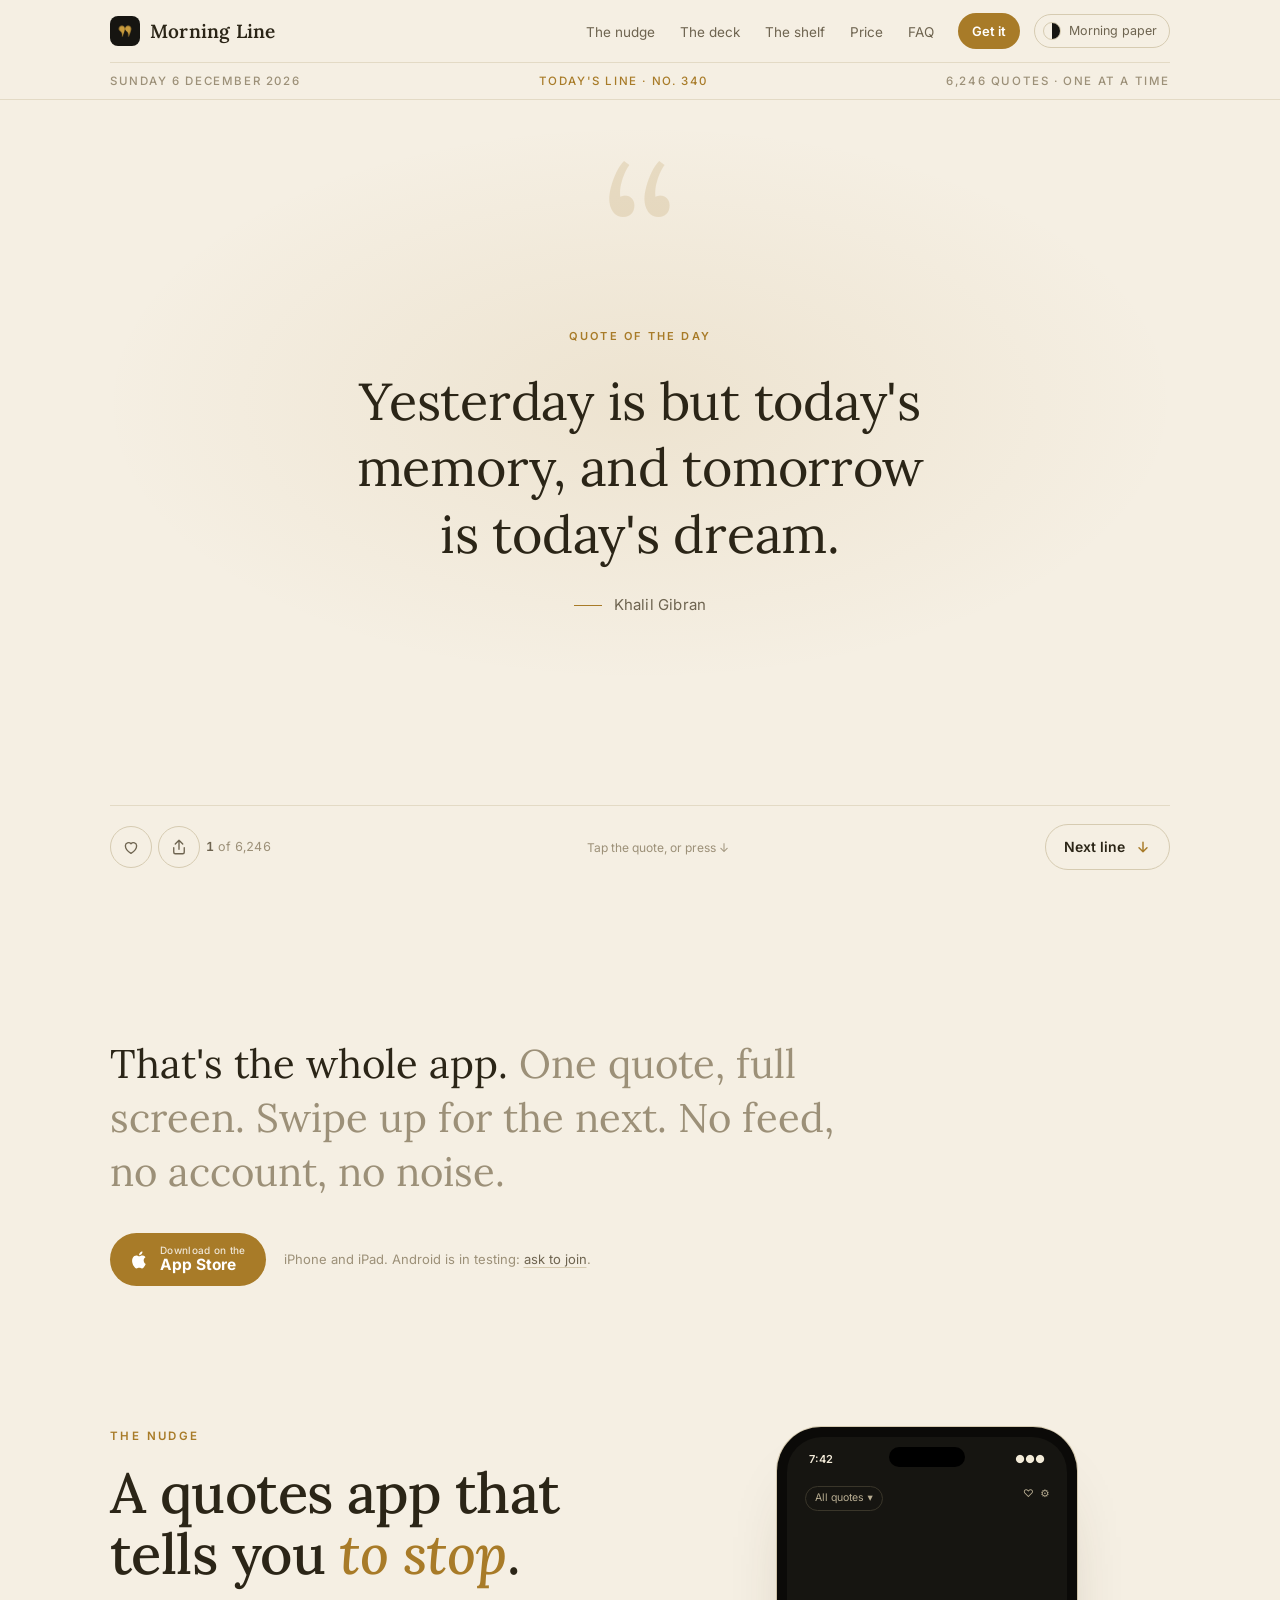
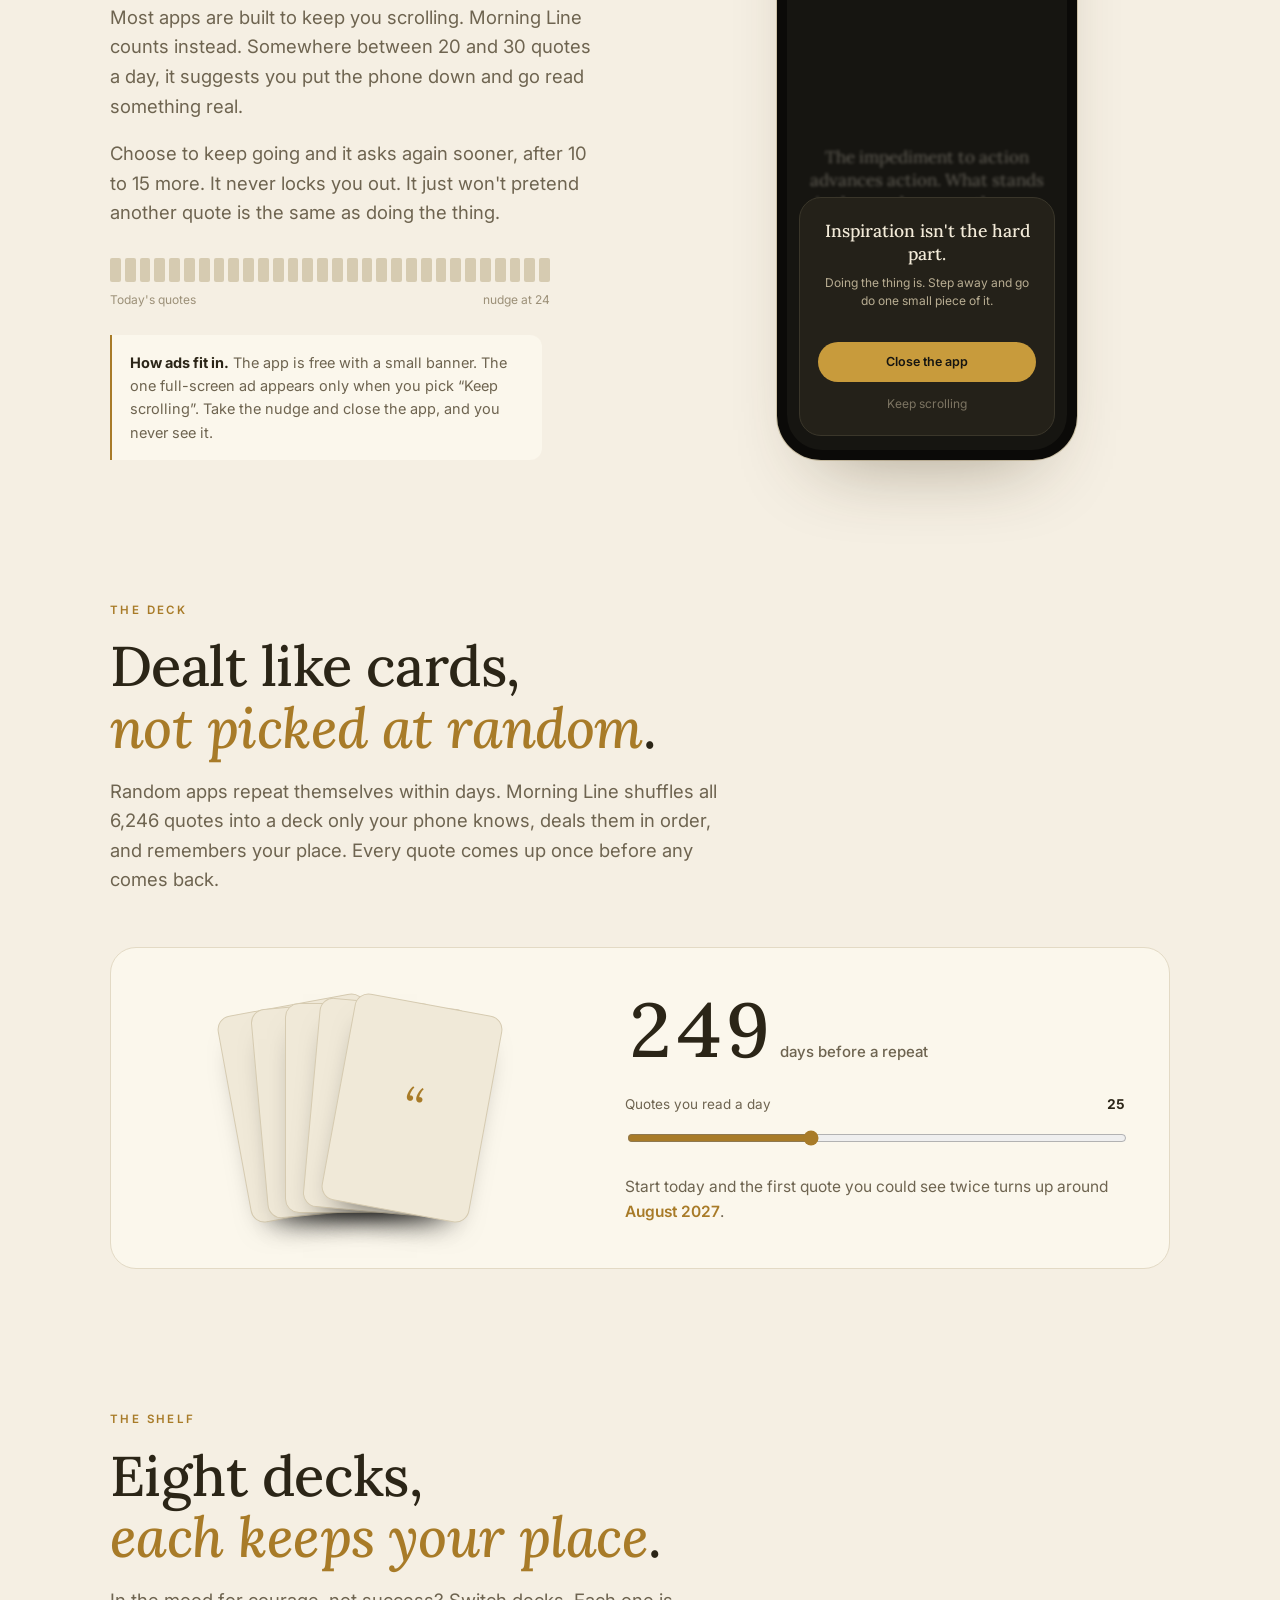
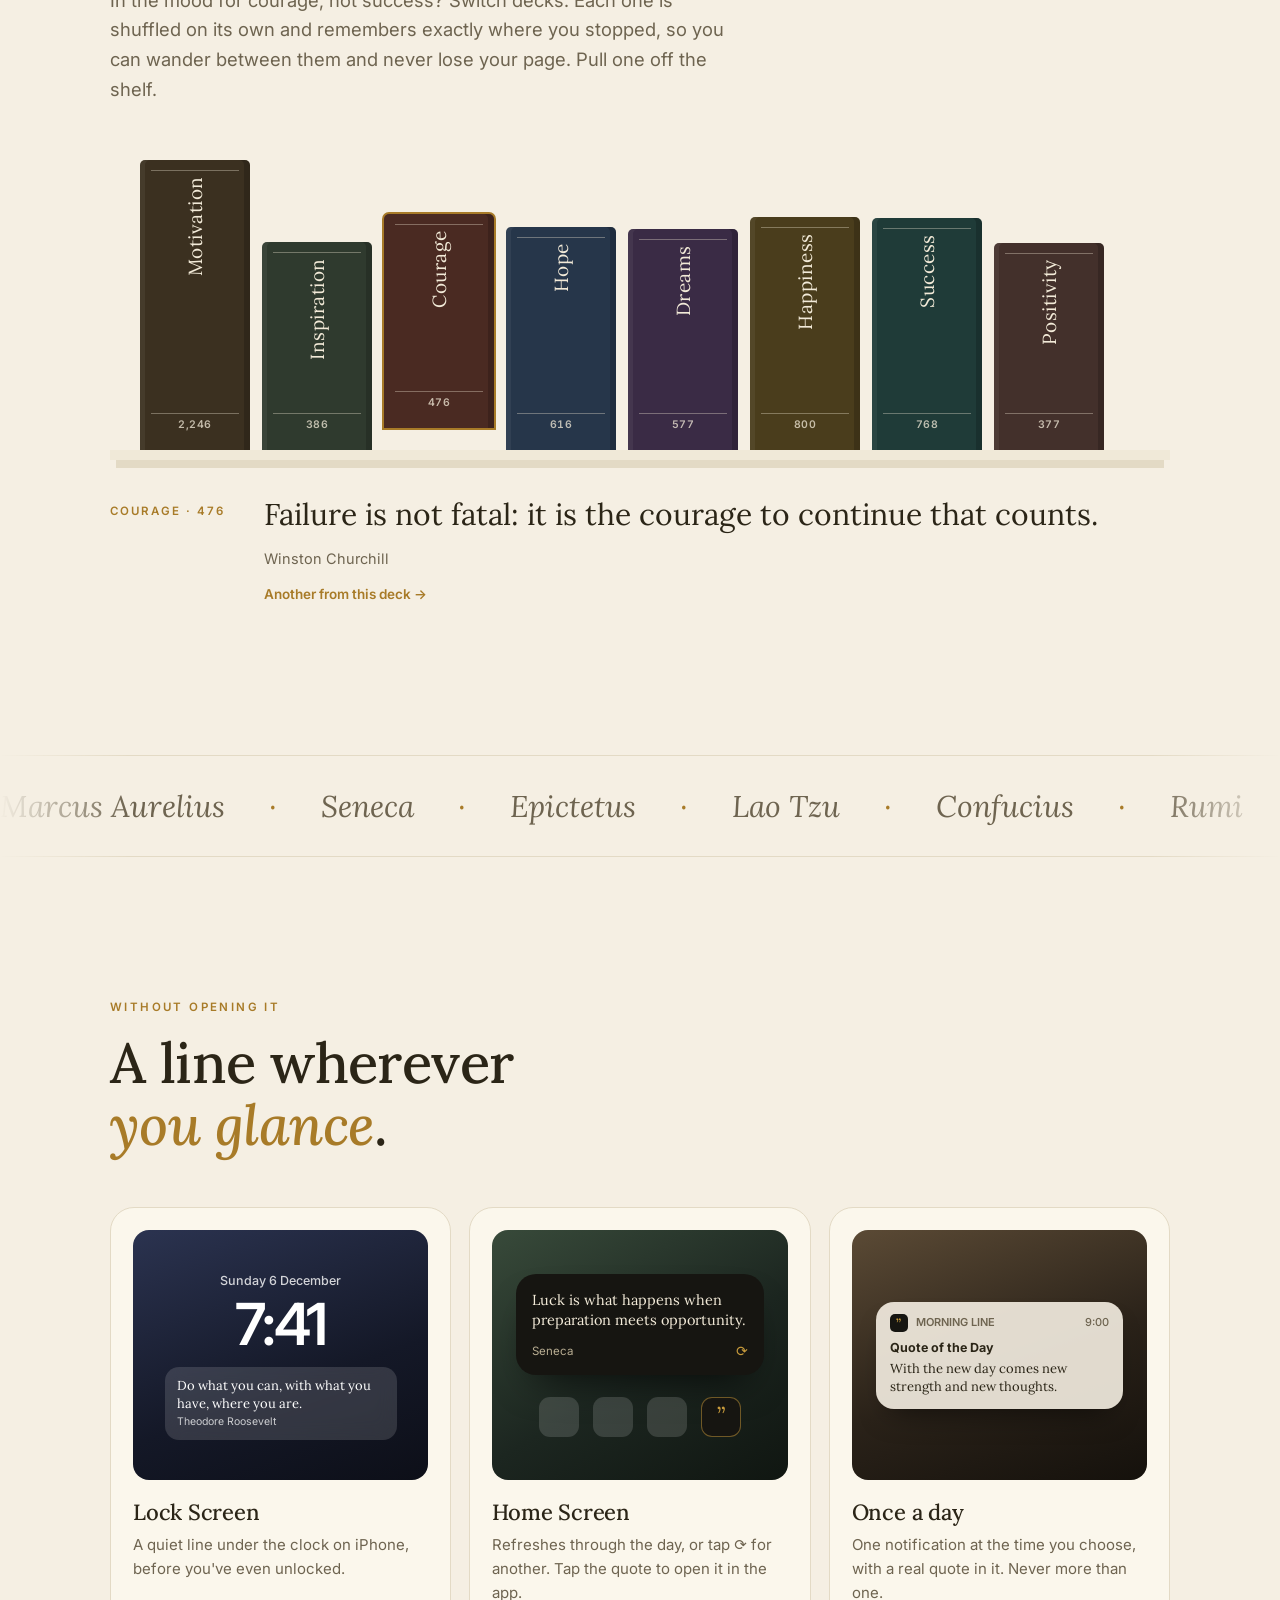
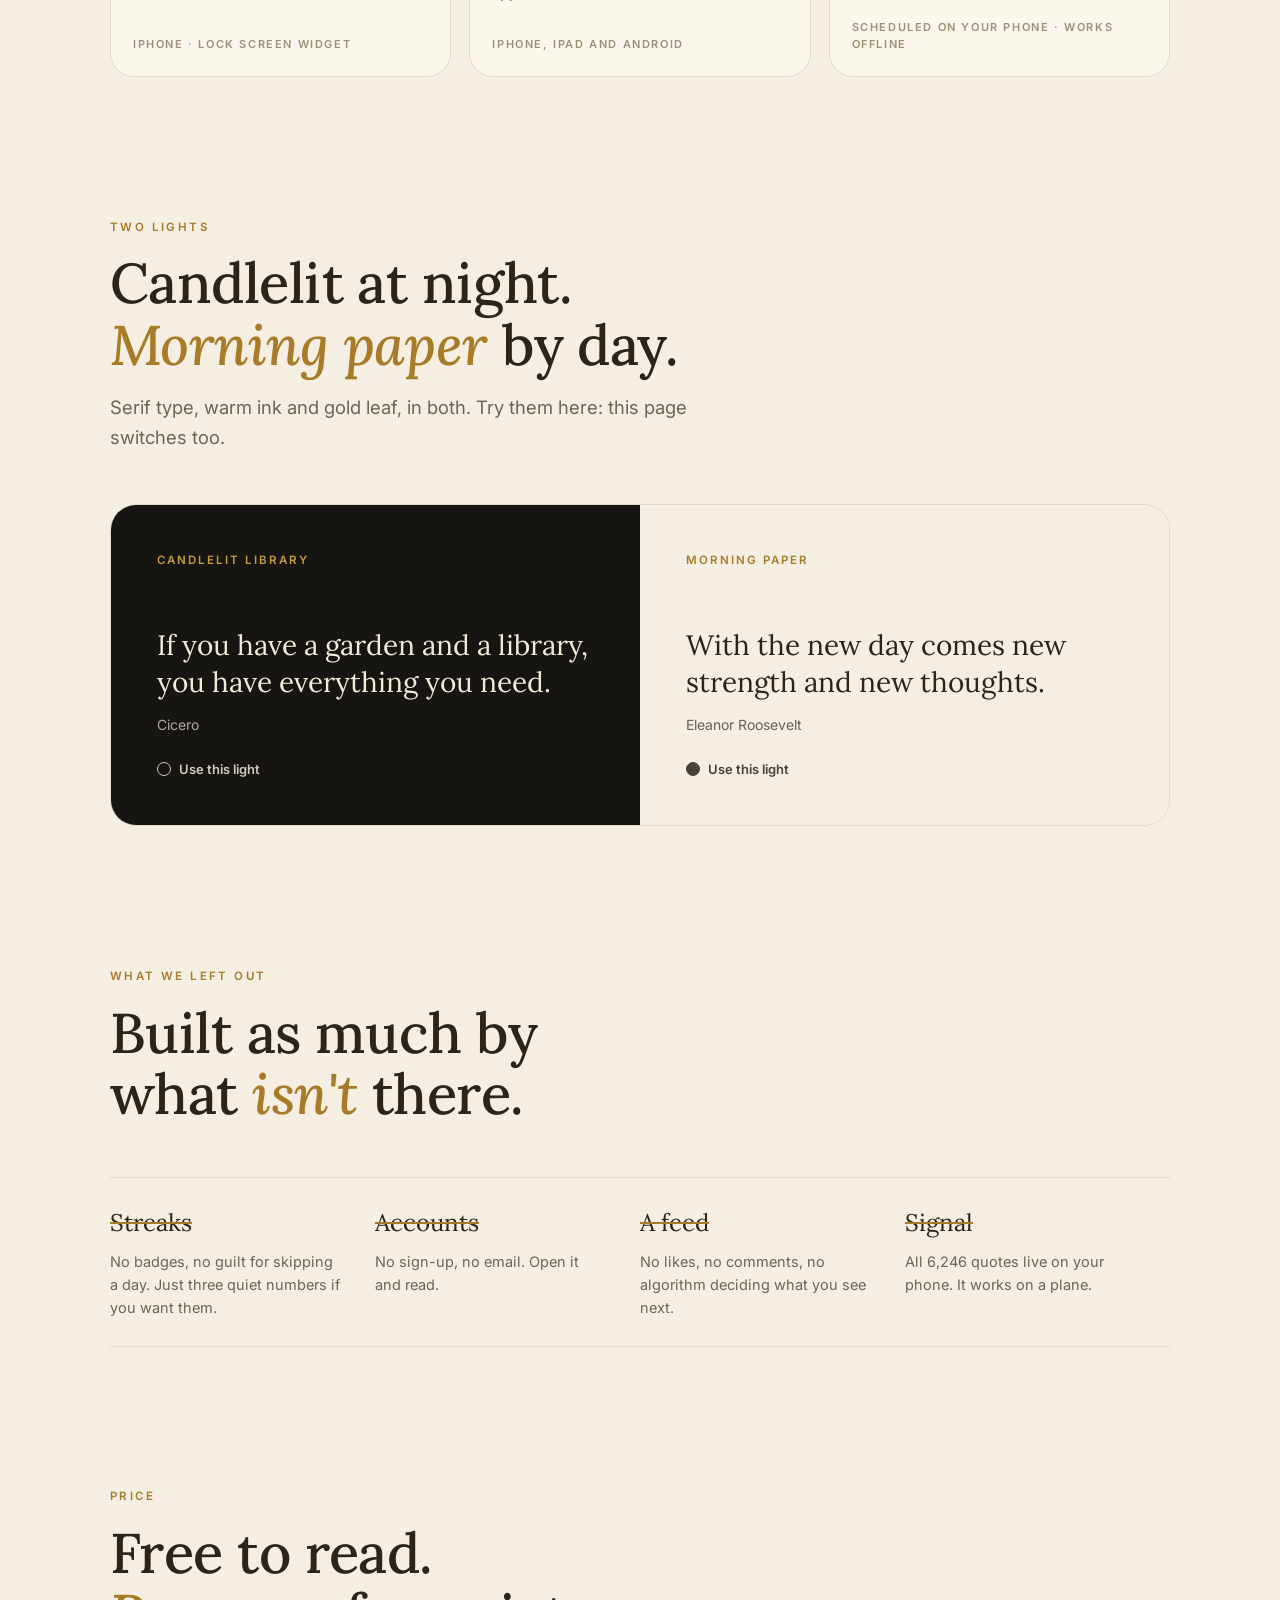
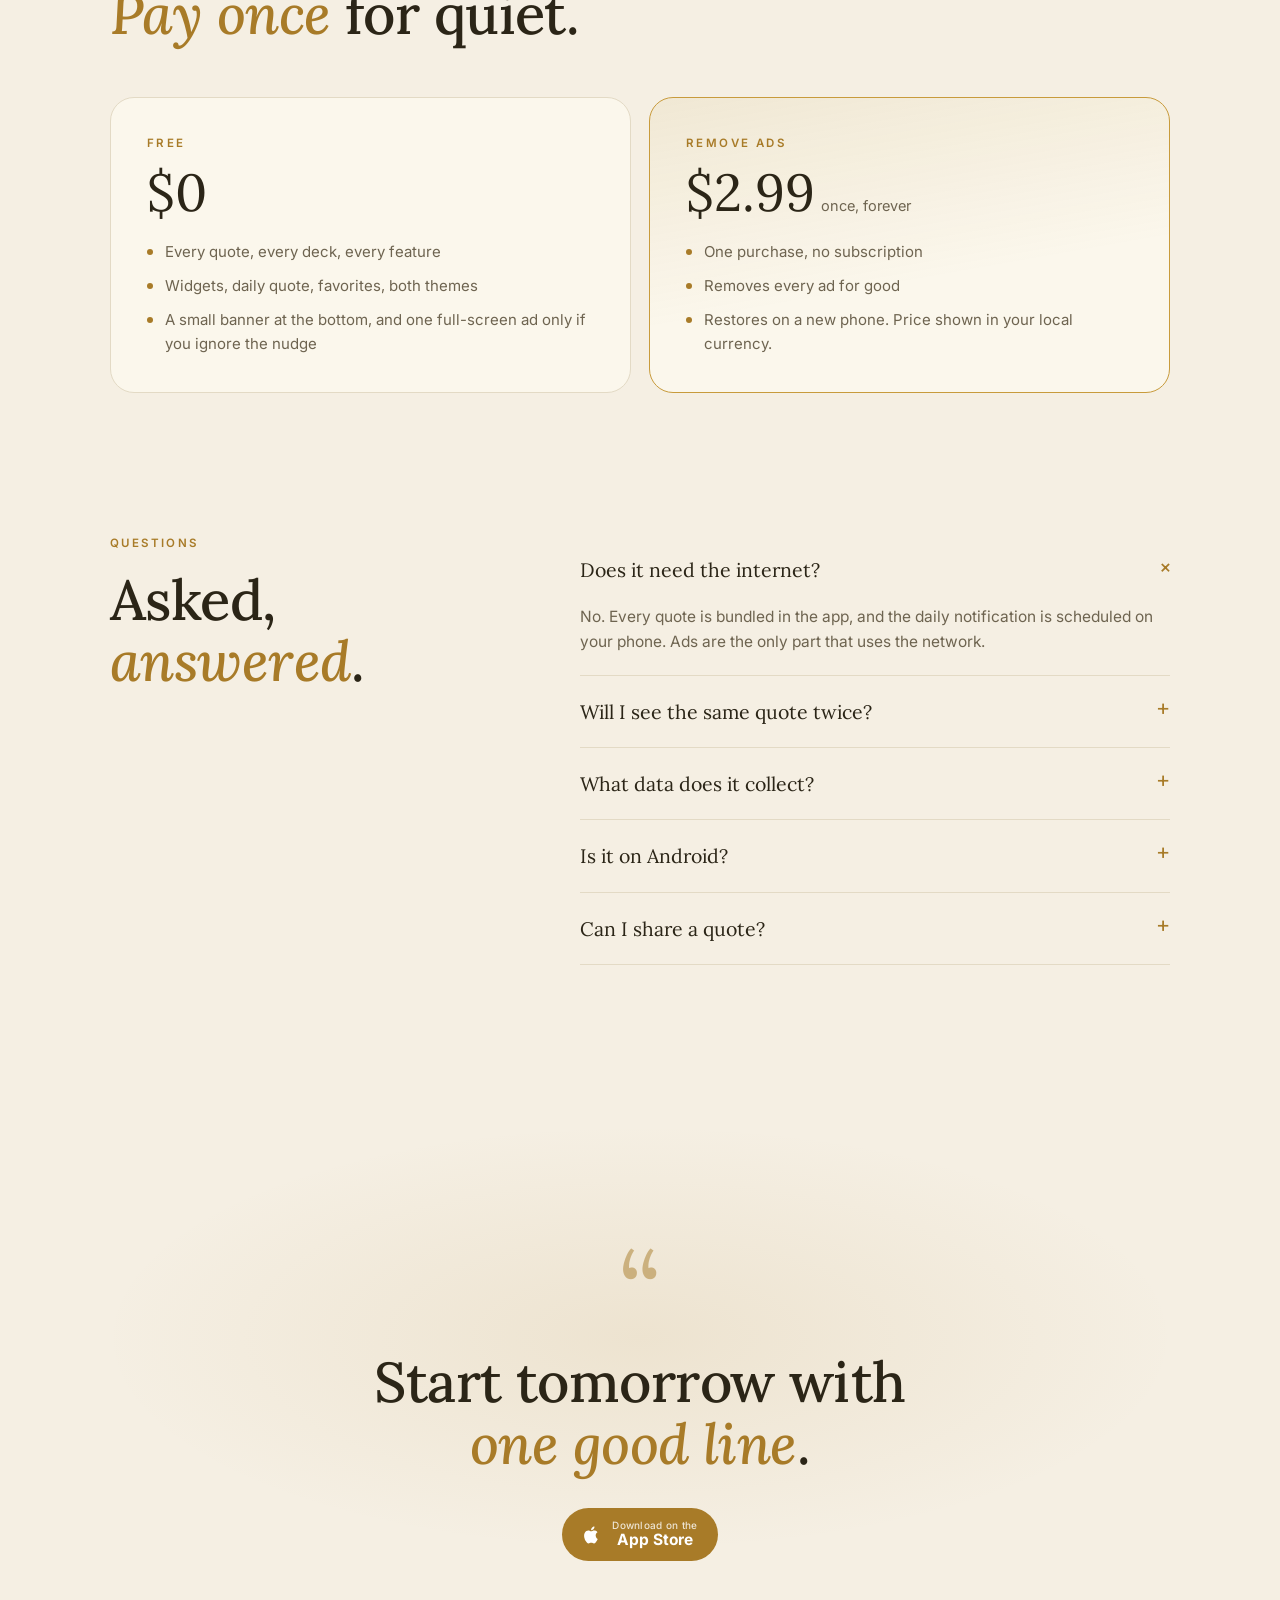
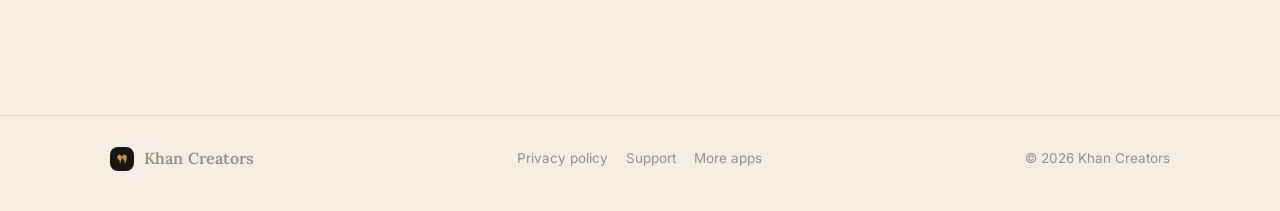
==== apps/morning-line/index.html @ ba9bfa2b "Add Morning Line landing page; bring its privacy and support pages up to date - apps/morning-line/in" ====
<!DOCTYPE html>
<html lang="en" data-theme="dark">
<head>
<meta charset="utf-8">
<meta name="viewport" content="width=device-width, initial-scale=1">
<title>Morning Line: One Quote at a Time</title>
<meta name="description" content="A calm quotes app for iPhone. One quote at a time, 6,246 of them, shuffled so none repeats for months. And when you've read enough, it tells you to go read a real book.">
<link rel="canonical" href="https://khancreators.netlify.app/apps/morning-line/">
<meta property="og:title" content="Morning Line: One quote at a time">
<meta property="og:description" content="6,246 quotes, no feed, no account. It even tells you when to stop.">
<meta property="og:type" content="website">
<meta property="og:url" content="https://khancreators.netlify.app/apps/morning-line/">
<meta property="og:image" content="https://khancreators.netlify.app/apps/morning-line/images/og.png">
<meta name="twitter:card" content="summary_large_image">
<meta name="twitter:image" content="https://khancreators.netlify.app/apps/morning-line/images/og.png">
<meta name="theme-color" content="#161511">
<link rel="icon" type="image/png" href="images/favicon.png">
<link rel="apple-touch-icon" href="images/icon.png">
<link rel="preconnect" href="https://fonts.googleapis.com">
<link rel="preconnect" href="https://fonts.gstatic.com" crossorigin>
<link href="https://fonts.googleapis.com/css2?family=Lora:ital,wght@0,400;0,500;0,600;0,700;1,400;1,500&family=Inter:wght@400;500;600;700&display=swap" rel="stylesheet">

<style>
/* ============ tokens: the app's own two palettes ============ */
:root{
  /* candlelit library */
  --bg:#161511; --surface:#1F1D18; --surface-2:#242119;
  --ink:#F2EAD8; --ink-2:#B8AD92; --ink-3:#7C7462;
  --gold:#C89B3C; --gold-muted:#8A6E2F; --gold-soft:rgba(200,155,60,.14);
  --on-gold:#161511; --line:#2A2820; --line-2:#3A362A;
  --glow:radial-gradient(60% 50% at 50% 38%, rgba(200,155,60,.13), transparent 70%);
  --shadow:0 40px 90px -40px rgba(0,0,0,.9);
  --serif:"Lora",Georgia,"Times New Roman",serif;
  --sans:"Inter",-apple-system,BlinkMacSystemFont,system-ui,sans-serif;
}
:root[data-theme="light"]{
  /* morning paper */
  --bg:#F5EFE3; --surface:#FBF7EC; --surface-2:#F0E9D8;
  --ink:#2B2517; --ink-2:#6E6450; --ink-3:#9C9078;
  --gold:#A87B28; --gold-muted:#C89B3C; --gold-soft:rgba(168,123,40,.12);
  --on-gold:#FFFFFF; --line:#E3DAC5; --line-2:#D6CBB1;
  --glow:radial-gradient(60% 50% at 50% 38%, rgba(168,123,40,.10), transparent 70%);
  --shadow:0 40px 80px -44px rgba(60,45,15,.45);
}
*{box-sizing:border-box}
html{scroll-behavior:smooth;-webkit-text-size-adjust:100%;overflow-x:clip}
body{margin:0;background:var(--bg);color:var(--ink);font-family:var(--sans);font-size:16.5px;line-height:1.6;-webkit-font-smoothing:antialiased;transition:background .6s ease,color .6s ease}
img{display:block;max-width:100%}
a{color:inherit;text-decoration:none}
button{font:inherit;color:inherit;background:none;border:0;cursor:pointer;padding:0}
:focus-visible{outline:2px solid var(--gold);outline-offset:3px;border-radius:4px}
.wrap{width:100%;max-width:1100px;margin:0 auto;padding:0 20px}
.sec{padding:clamp(80px,11vw,150px) 0;position:relative}
.rule{width:56px;height:2px;background:var(--gold);border:0;margin:0}
.kicker{font-size:11.5px;letter-spacing:2.4px;text-transform:uppercase;font-weight:600;color:var(--gold)}
h1,h2,h3{font-family:var(--serif);font-weight:500;margin:0;letter-spacing:-.01em;line-height:1.1}
h2{font-size:clamp(32px,5vw,56px)}
h2 em{font-style:italic;color:var(--gold)}
.lede{color:var(--ink-2);font-size:clamp(16px,1.8vw,18.5px);max-width:52ch;margin:18px 0 0}
.btn{display:inline-flex;align-items:center;gap:10px;background:var(--gold);color:var(--on-gold);font-weight:600;font-size:14.5px;padding:12px 20px;border-radius:999px;transition:transform .2s, filter .2s;white-space:nowrap}
.btn:hover{transform:translateY(-2px);filter:brightness(1.07)}
.btn svg{width:20px;height:20px;fill:currentColor}
.btn.ghost{background:transparent;color:var(--ink);border:1px solid var(--line-2)}
.btn.ghost:hover{background:var(--surface)}
.btn small{display:block;font-size:10px;font-weight:500;opacity:.8;letter-spacing:.3px;line-height:1.1}
.btn b{display:block;font-size:15.5px;line-height:1.15}

/* ============ masthead ============ */
.mast{border-bottom:1px solid var(--line);position:relative;z-index:5}
.mast-top{display:flex;align-items:center;gap:14px;height:62px}
.mark{display:flex;align-items:center;gap:10px;font-family:var(--serif);font-size:19px;font-weight:600;letter-spacing:.01em}
.mark img{width:30px;height:30px;border-radius:8px}
.mast .sp{flex:1}
.mast nav a{font-size:13.5px;color:var(--ink-2);padding:6px 10px;border-radius:6px;transition:color .2s}
.mast nav a:hover{color:var(--ink)}
@media(max-width:820px){.mast nav{display:none}}
.theme{display:flex;align-items:center;gap:8px;font-size:12.5px;color:var(--ink-2);border:1px solid var(--line-2);border-radius:999px;padding:6px 12px 6px 8px;transition:background .2s}
.theme:hover{background:var(--surface)}
.theme i{width:18px;height:18px;border-radius:50%;background:linear-gradient(90deg,#161511 50%,#F5EFE3 50%);border:1px solid var(--line-2);transition:transform .6s}
:root[data-theme="light"] .theme i{transform:rotate(180deg)}
.dateline{display:flex;justify-content:space-between;gap:16px;border-top:1px solid var(--line);padding:9px 0;font-size:11.5px;letter-spacing:1.6px;text-transform:uppercase;color:var(--ink-3);font-weight:500}
.dateline span:nth-child(2){color:var(--gold)}
@media(max-width:640px){.dateline span:nth-child(3){display:none}.dateline{font-size:10.5px;letter-spacing:1.2px;white-space:nowrap}}
@media(max-width:400px){.dateline span:first-child{display:none}.dateline{justify-content:center}}
.getsm{font-size:13px;padding:8px 14px}
@media(max-width:480px){.theme span{display:none}.theme{padding:7px}}

/* ============ hero reader ============ */
.hero{position:relative;min-height:calc(100svh - 104px);display:flex;flex-direction:column;background:var(--glow)}
.reader{flex:1;display:grid;place-items:center;position:relative;padding:clamp(40px,6vw,70px) 0 30px;cursor:pointer;user-select:none;-webkit-user-select:none;outline:none}
.qmark{position:absolute;left:50%;top:clamp(8px,4vw,40px);translate:-50% 0;font-family:var(--serif);font-size:clamp(120px,16vw,200px);line-height:1;color:var(--gold);opacity:.16;pointer-events:none}
.stage{position:relative;width:100%;max-width:860px;min-height:clamp(260px,34vw,340px);margin:0 auto;padding:0 24px}
.q{position:absolute;inset:0;display:flex;flex-direction:column;align-items:center;justify-content:center;text-align:center;padding:0 24px;transition:transform .75s cubic-bezier(.2,.8,.2,1),opacity .6s ease}
.q.below{transform:translateY(70px);opacity:0}
.q.above{transform:translateY(-70px);opacity:0}
.q blockquote{margin:0;font-family:var(--serif);font-weight:400;font-size:clamp(28px,4.4vw,52px);line-height:1.28;letter-spacing:-.005em;text-wrap:balance;max-width:24ch}
.q blockquote.md{font-size:clamp(24px,3.5vw,42px);max-width:28ch}
.q blockquote.sm{font-size:clamp(21px,2.9vw,34px);max-width:32ch}
.q cite{display:flex;align-items:center;gap:12px;margin-top:26px;font-style:normal;font-size:15px;color:var(--ink-2);letter-spacing:.2px}
.q cite::before{content:"";width:28px;height:1px;background:var(--gold)}
.q .eyebrow{font-size:11px;letter-spacing:2.2px;text-transform:uppercase;color:var(--gold);font-weight:600;margin-bottom:22px}
.bar{display:flex;align-items:center;justify-content:space-between;gap:16px;flex-wrap:wrap;padding:18px 0 26px;border-top:1px solid var(--line)}
.acts{display:flex;align-items:center;gap:6px}
.ic{width:42px;height:42px;border-radius:50%;display:grid;place-items:center;border:1px solid var(--line-2);transition:background .2s, transform .15s}
.ic:hover{background:var(--surface)}
.ic:active{transform:scale(.92)}
.ic svg{width:18px;height:18px;stroke:var(--ink-2);fill:none;stroke-width:1.8;stroke-linecap:round;stroke-linejoin:round;transition:fill .2s, stroke .2s}
.ic.on svg{fill:var(--gold);stroke:var(--gold)}
.next{display:inline-flex;align-items:center;gap:10px;font-size:14px;font-weight:600;color:var(--ink);padding:11px 18px;border-radius:999px;border:1px solid var(--line-2);transition:background .2s}
.next:hover{background:var(--surface)}
.next svg{width:16px;height:16px;stroke:var(--gold);fill:none;stroke-width:2.2;stroke-linecap:round;stroke-linejoin:round;animation:nudge 2.4s ease-in-out infinite}
@keyframes nudge{0%,100%{transform:translateY(0)}50%{transform:translateY(4px)}}
.count{font-size:12.5px;color:var(--ink-3);font-variant-numeric:tabular-nums;letter-spacing:.3px}
.count b{color:var(--ink-2);font-weight:600}
.hint{font-size:12px;color:var(--ink-3)}
@media(max-width:640px){.hint{display:none}}
.toast{position:fixed;left:50%;bottom:28px;translate:-50% 20px;background:var(--ink);color:var(--bg);padding:10px 18px;border-radius:999px;font-size:13.5px;font-weight:600;opacity:0;pointer-events:none;transition:opacity .3s, translate .3s;z-index:90}
.toast.show{opacity:1;translate:-50% 0}

/* the nudge, for real */
.nudge-veil{position:absolute;inset:0;z-index:6;display:grid;place-items:center;padding:20px;background:color-mix(in srgb,var(--bg) 70%,transparent);backdrop-filter:blur(6px);-webkit-backdrop-filter:blur(6px);opacity:0;pointer-events:none;transition:opacity .45s}
.nudge-veil.show{opacity:1;pointer-events:auto}
.ncard{max-width:430px;width:100%;background:var(--surface-2);border:1px solid var(--line-2);border-radius:22px;padding:30px 28px 24px;box-shadow:var(--shadow);text-align:center;transform:translateY(16px) scale(.98);transition:transform .5s cubic-bezier(.2,.8,.2,1)}
.nudge-veil.show .ncard{transform:none}
.ncard .book{width:46px;height:46px;border-radius:50%;background:var(--gold-soft);display:grid;place-items:center;margin:0 auto 16px}
.ncard .book svg{width:22px;height:22px;stroke:var(--gold);fill:none;stroke-width:1.8;stroke-linecap:round;stroke-linejoin:round}
.ncard h3{font-size:25px;line-height:1.25}
.ncard p{color:var(--ink-2);margin:10px 0 0;font-size:15.5px}
.ncard .meta{font-size:12px;color:var(--ink-3);margin-top:14px}
.ncard .row{display:flex;flex-direction:column;gap:8px;margin-top:22px}
.ncard .row .btn{justify-content:center}
.ncard .row button.link{font-size:14px;color:var(--ink-2);padding:8px}
.ncard .row button.link:hover{color:var(--ink)}

/* ============ get it strip ============ */
.get{display:flex;align-items:center;gap:18px;flex-wrap:wrap}
.get .note{font-size:13px;color:var(--ink-3)}
.get .note a{color:var(--ink-2);text-decoration:underline;text-underline-offset:3px;text-decoration-color:var(--line-2)}

/* ============ intro statement ============ */
.statement{font-family:var(--serif);font-size:clamp(26px,3.6vw,40px);line-height:1.35;max-width:30ch;margin:0}
.statement span{color:var(--ink-3)}

/* ============ nudge section ============ */
.split{display:grid;grid-template-columns:1fr 1fr;gap:clamp(40px,7vw,90px);align-items:center}
@media(max-width:880px){.split{grid-template-columns:1fr}}
.counter{margin-top:30px;display:grid;grid-template-columns:repeat(30,1fr);gap:4px;max-width:440px}
.counter i{aspect-ratio:1/2.2;border-radius:2px;background:var(--line-2);transition:background .3s}
.counter i.on{background:var(--ink-3)}
.counter i.t{background:var(--gold)}
.counter-lbl{display:flex;justify-content:space-between;max-width:440px;font-size:12px;color:var(--ink-3);margin-top:8px}
.phone{width:min(300px,80vw);margin:0 auto;aspect-ratio:9/19;border-radius:44px;padding:10px;background:#0b0a08;box-shadow:var(--shadow),0 0 0 1px var(--line-2)}
.pscr{position:relative;height:100%;border-radius:35px;overflow:hidden;background:#161511;color:#F2EAD8;display:flex;flex-direction:column}
.pscr .top{display:flex;justify-content:space-between;align-items:center;padding:14px 22px 0;font-size:11px;font-weight:600;font-family:var(--sans)}
.pscr .isl{position:absolute;top:10px;left:50%;translate:-50% 0;width:76px;height:20px;border-radius:999px;background:#000}
.pscr .hdr{display:flex;justify-content:space-between;padding:18px 18px 0;font-size:10.5px;color:#B8AD92;font-family:var(--sans)}
.pscr .hdr .pill{border:1px solid #3A362A;border-radius:999px;padding:3px 9px}
.pscr .bg-q{flex:1;display:grid;place-items:center;padding:0 22px;text-align:center;font-family:var(--serif);font-size:17px;line-height:1.35;filter:blur(1.5px);opacity:.35}
.pscr .sheet{position:absolute;left:12px;right:12px;bottom:14px;background:#242119;border:1px solid #3A362A;border-radius:22px;padding:22px 18px 16px;text-align:center}
.pscr .sheet h4{font-family:var(--serif);font-weight:500;font-size:17.5px;margin:0;line-height:1.3;min-height:46px;transition:opacity .4s}
.pscr .sheet p{font-size:12px;color:#B8AD92;margin:8px 0 0;line-height:1.5;min-height:54px;transition:opacity .4s}
.pscr .sheet .b1{margin-top:14px;background:#C89B3C;color:#161511;font-weight:600;font-size:12.5px;padding:10px;border-radius:999px}
.pscr .sheet .b2{margin-top:6px;font-size:12px;color:#7C7462;padding:6px}
.fade{opacity:0}
.fine{margin-top:26px;padding:16px 18px;border-left:2px solid var(--gold);background:var(--surface);border-radius:0 12px 12px 0;font-size:14.5px;color:var(--ink-2);max-width:48ch}
.fine b{color:var(--ink)}

/* ============ the deck ============ */
.deck-card{margin-top:52px;display:grid;grid-template-columns:.9fr 1.1fr;gap:clamp(28px,5vw,60px);align-items:center;padding:clamp(26px,4vw,44px);background:var(--surface);border:1px solid var(--line);border-radius:26px}
@media(max-width:880px){.deck-card{grid-template-columns:1fr}}
.cards{position:relative;height:230px;display:grid;place-items:center}
.cards i{position:absolute;width:150px;height:210px;border-radius:14px;background:var(--surface-2);border:1px solid var(--line-2);box-shadow:0 18px 30px -18px rgba(0,0,0,.6);transition:transform .8s cubic-bezier(.2,.8,.2,1)}
.cards i:last-child{display:grid;place-items:center;font-family:var(--serif);font-size:54px;color:var(--gold)}
.big{font-family:var(--serif);font-size:clamp(46px,7vw,76px);line-height:1;font-weight:500;font-variant-numeric:tabular-nums}
.big small{font-family:var(--sans);font-size:15px;color:var(--ink-2);font-weight:500;margin-left:8px}
.slider-row{margin-top:26px}
.slider-row label{display:flex;justify-content:space-between;font-size:13.5px;color:var(--ink-2)}
.slider-row label b{color:var(--ink);font-variant-numeric:tabular-nums}
input[type=range]{width:100%;margin-top:10px;accent-color:var(--gold);height:26px;cursor:pointer}
.deck-out{margin-top:16px;font-size:15.5px;color:var(--ink-2)}
.deck-out b{color:var(--gold);font-weight:600}

/* ============ the shelf ============ */
.shelf-wrap{margin-top:56px}
.shelf{display:flex;align-items:flex-end;gap:clamp(6px,1.2vw,12px);padding:0 clamp(8px,3vw,30px);border-bottom:10px solid var(--surface-2);box-shadow:0 14px 0 -6px var(--line);min-height:300px;overflow-x:auto;scrollbar-width:none}
.shelf::-webkit-scrollbar{display:none}
.spine{flex:1 0 64px;max-width:110px;position:relative;border-radius:5px 5px 0 0;padding:16px 0;display:flex;flex-direction:column;align-items:center;justify-content:space-between;color:#F2EAD8;transition:transform .35s cubic-bezier(.2,.8,.2,1), box-shadow .3s;box-shadow:inset -6px 0 0 rgba(0,0,0,.18), inset 5px 0 0 rgba(255,255,255,.05)}
.spine:hover{transform:translateY(-10px)}
.spine.on{transform:translateY(-22px);box-shadow:inset -6px 0 0 rgba(0,0,0,.18), 0 0 0 2px var(--gold)}
.spine .t{writing-mode:vertical-rl;transform:rotate(180deg);font-family:var(--serif);font-size:clamp(15px,1.8vw,19px);letter-spacing:.5px;white-space:nowrap}
.spine .n{font-size:10.5px;font-weight:600;letter-spacing:.5px;opacity:.75;font-variant-numeric:tabular-nums}
.spine::before,.spine::after{content:"";position:absolute;left:10%;right:10%;height:1px;background:rgba(242,234,216,.35)}
.spine::before{top:10px}.spine::after{bottom:36px}
.open{margin-top:34px;display:grid;grid-template-columns:auto 1fr;gap:24px;align-items:start;min-height:120px}
@media(max-width:640px){.open{grid-template-columns:1fr}}
.open .lbl{font-size:11.5px;letter-spacing:2px;text-transform:uppercase;color:var(--gold);font-weight:600;padding-top:8px;min-width:130px}
.open blockquote{margin:0;font-family:var(--serif);font-size:clamp(22px,2.8vw,30px);line-height:1.35;transition:opacity .35s}
.open cite{display:block;margin-top:12px;font-style:normal;color:var(--ink-2);font-size:14.5px;transition:opacity .35s}
.open .again{margin-top:14px;font-size:13.5px;color:var(--gold);font-weight:600}

/* ============ glance ============ */
.glance{display:grid;grid-template-columns:repeat(3,1fr);gap:18px;margin-top:52px}
@media(max-width:900px){.glance{grid-template-columns:1fr}}
.g{background:var(--surface);border:1px solid var(--line);border-radius:24px;padding:22px;display:flex;flex-direction:column}
.g .scene{height:250px;border-radius:16px;position:relative;overflow:hidden;margin-bottom:20px;display:flex;flex-direction:column;align-items:center;justify-content:center;padding:16px}
.g h3{font-size:22px}
.g p{margin:8px 0 0;color:var(--ink-2);font-size:15px}
.g .tag{font-size:11px;letter-spacing:1.6px;text-transform:uppercase;color:var(--ink-3);font-weight:600;margin-top:auto;padding-top:14px}
.ls{background:linear-gradient(160deg,#2b3350,#141827 60%,#0d0f18)}
.ls .time{font-family:var(--sans);font-size:58px;font-weight:600;color:#fff;letter-spacing:-2px;line-height:1}
.ls .day{font-size:12.5px;color:rgba(255,255,255,.8);font-weight:500;margin-bottom:4px}
.ls .acc{margin-top:14px;width:88%;background:rgba(255,255,255,.14);backdrop-filter:blur(10px);border-radius:14px;padding:10px 12px;color:#fff;font-family:var(--serif);font-size:13px;line-height:1.35}
.ls .acc small{display:block;font-family:var(--sans);font-size:10.5px;opacity:.75;margin-top:3px}
.hs{background:linear-gradient(150deg,#384a3a,#1c2620 55%,#101611)}
.wid{width:94%;background:#161511;border-radius:20px;padding:16px 16px 12px;color:#F2EAD8;box-shadow:0 20px 40px -20px rgba(0,0,0,.8)}
.wid q{display:block;font-family:var(--serif);font-size:14.5px;line-height:1.4;quotes:none}
.wid div{display:flex;justify-content:space-between;align-items:center;margin-top:10px;font-size:11.5px;color:#B8AD92}
.wid div span:last-child{color:#C89B3C;font-size:14px}
.apps{display:flex;gap:14px;margin-top:22px}
.apps i{width:40px;height:40px;border-radius:11px;background:rgba(255,255,255,.14)}
.apps i:last-child{background:#161511;display:grid;place-items:center;color:#C89B3C;font-family:var(--serif);font-size:24px;font-style:normal;box-shadow:inset 0 0 0 1px rgba(200,155,60,.5)}
.nt{background:linear-gradient(160deg,#5b4a35,#2a2219 55%,#15110c)}
.notif{width:94%;background:rgba(245,239,227,.9);color:#2B2517;border-radius:18px;padding:12px 14px;box-shadow:0 16px 30px -16px rgba(0,0,0,.6);animation:drop 5s ease-in-out infinite}
@keyframes drop{0%,8%{transform:translateY(-130%);opacity:0}16%,84%{transform:none;opacity:1}94%,100%{transform:translateY(-130%);opacity:0}}
.notif .h{display:flex;align-items:center;gap:8px;font-size:11px;color:#6E6450;font-weight:600}
.notif .h i{width:18px;height:18px;border-radius:5px;background:#161511;color:#C89B3C;display:grid;place-items:center;font-style:normal;font-family:var(--serif);font-size:13px}
.notif .h span:last-child{margin-left:auto;font-weight:500}
.notif b{display:block;font-size:12.5px;margin-top:6px}
.notif p{margin:2px 0 0;font-family:var(--serif);font-size:13px;line-height:1.4;color:#2B2517}

/* ============ two lights ============ */
.lights{margin-top:52px;display:grid;grid-template-columns:1fr 1fr;border-radius:26px;overflow:hidden;border:1px solid var(--line)}
@media(max-width:720px){.lights{grid-template-columns:1fr}}
.lt{padding:clamp(28px,4vw,46px);text-align:left;position:relative;min-height:320px;display:flex;flex-direction:column;transition:filter .3s}
.lt.dark{background:#161511;color:#F2EAD8}
.lt.light{background:#F5EFE3;color:#2B2517}
.lt .nm{font-size:11.5px;letter-spacing:2px;text-transform:uppercase;font-weight:600}
.lt.dark .nm{color:#C89B3C}.lt.light .nm{color:#A87B28}
.lt blockquote{margin:auto 0 0;font-family:var(--serif);font-size:clamp(22px,2.6vw,28px);line-height:1.35;padding-top:40px}
.lt cite{display:block;margin-top:12px;font-style:normal;font-size:14px;opacity:.7}
.lt .use{margin-top:22px;font-size:13px;font-weight:600;display:inline-flex;align-items:center;gap:8px;opacity:.85}
.lt .use::before{content:"";width:12px;height:12px;border-radius:50%;border:1.5px solid currentColor}
:root[data-theme="dark"] .lt.dark .use::before,:root[data-theme="light"] .lt.light .use::before{background:currentColor}
.lt:hover{filter:brightness(1.04)}

/* ============ left out ============ */
.out{display:grid;grid-template-columns:repeat(4,1fr);border-top:1px solid var(--line);margin-top:52px}
@media(max-width:880px){.out{grid-template-columns:repeat(2,1fr)}}
.out div{padding:26px 22px 26px 0;border-bottom:1px solid var(--line)}
.out s{font-family:var(--serif);font-size:24px;text-decoration-color:var(--gold);text-decoration-thickness:2px;color:var(--ink)}
.out p{margin:8px 0 0;color:var(--ink-2);font-size:14.5px;padding-right:10px}

/* ============ voices ============ */
.voices{overflow:hidden;border-top:1px solid var(--line);border-bottom:1px solid var(--line);padding:26px 0;mask-image:linear-gradient(90deg,transparent,#000 10%,#000 90%,transparent);-webkit-mask-image:linear-gradient(90deg,transparent,#000 10%,#000 90%,transparent)}
.track{display:flex;gap:44px;width:max-content;animation:scroll 60s linear infinite;font-family:var(--serif);font-size:clamp(22px,2.6vw,30px);font-style:italic;color:var(--ink-2);white-space:nowrap}
.track span::after{content:"·";margin-left:44px;color:var(--gold);font-style:normal}
@keyframes scroll{to{transform:translateX(-50%)}}

/* ============ price ============ */
.price{display:grid;grid-template-columns:1fr 1fr;gap:18px;margin-top:52px}
@media(max-width:760px){.price{grid-template-columns:1fr}}
.pc{background:var(--surface);border:1px solid var(--line);border-radius:24px;padding:clamp(24px,3.5vw,36px)}
.pc .amt{font-family:var(--serif);font-size:52px;line-height:1;margin-top:14px}
.pc .amt small{font-family:var(--sans);font-size:14.5px;color:var(--ink-2);margin-left:6px}
.pc ul{list-style:none;padding:0;margin:22px 0 0;display:grid;gap:10px}
.pc li{display:flex;gap:12px;font-size:15px;color:var(--ink-2)}
.pc li::before{content:"";flex:none;width:6px;height:6px;border-radius:50%;background:var(--gold);margin-top:9px}
.pc.gold{border-color:var(--gold-muted);background:linear-gradient(170deg,var(--gold-soft),transparent 60%),var(--surface)}

/* ============ faq ============ */
.faq{display:grid;grid-template-columns:.8fr 1.2fr;gap:clamp(30px,6vw,80px)}
@media(max-width:860px){.faq{grid-template-columns:1fr}}
details{border-bottom:1px solid var(--line)}
summary{list-style:none;cursor:pointer;padding:20px 0;display:flex;justify-content:space-between;gap:16px;font-family:var(--serif);font-size:19.5px}
summary::-webkit-details-marker{display:none}
summary::after{content:"+";color:var(--gold);font-family:var(--sans);font-size:22px;line-height:1;transition:transform .3s}
details[open] summary::after{transform:rotate(45deg)}
details p{margin:0 0 20px;color:var(--ink-2);font-size:15.5px;max-width:62ch}

/* ============ end ============ */
.end{text-align:center;padding:clamp(90px,12vw,160px) 0;background:var(--glow)}
.end .qm{font-family:var(--serif);font-size:110px;line-height:.6;color:var(--gold);opacity:.5}
.end h2{max-width:18ch;margin:26px auto 0}
.end .get{justify-content:center;margin-top:34px}
footer{border-top:1px solid var(--line);padding:30px 0 40px;font-size:13.5px;color:var(--ink-3)}
footer .wrap{display:flex;flex-wrap:wrap;gap:12px 26px;justify-content:space-between;align-items:center}
footer nav{display:flex;gap:18px;flex-wrap:wrap}
footer a:hover{color:var(--ink)}

.rv{opacity:0;transform:translateY(24px);transition:opacity .9s ease,transform 1s cubic-bezier(.2,.8,.2,1)}
.rv.in{opacity:1;transform:none}
@media(prefers-reduced-motion:reduce){.rv{opacity:1;transform:none;transition:none}*{animation:none!important;transition:none!important}}
</style>
</head>
<body>

<header class="mast">
  <div class="wrap">
    <div class="mast-top">
      <a class="mark" href="#"><img src="images/icon.png" alt="" width="30" height="30">Morning Line</a>
      <span class="sp"></span>
      <nav>
        <a href="#nudge">The nudge</a>
        <a href="#deck">The deck</a>
        <a href="#shelf">The shelf</a>
        <a href="#price">Price</a>
        <a href="#faq">FAQ</a>
      </nav>
      <a class="btn getsm" href="https://apps.apple.com/app/id6805128520" target="_blank" rel="noopener">Get it</a>
      <button class="theme" id="themeBtn" aria-label="Switch between candlelit and morning paper themes"><i></i><span id="themeLbl">Candlelit</span></button>
    </div>
    <div class="dateline"><span id="today">Tuesday, 29 September 2026</span><span id="issue">Today's line</span><span>6,246 quotes · one at a time</span></div>
  </div>
</header>

<main>
<!-- ============ HERO: the page is the app ============ -->
<section class="hero" aria-label="Read a few lines">
  <div class="reader" id="reader" tabindex="0" aria-live="polite" aria-label="Quote reader. Click or press the down arrow for the next quote.">
    <div class="qmark" aria-hidden="true">“</div>
    <div class="stage" id="stage"></div>
    <div class="nudge-veil" id="veil" role="dialog" aria-modal="true" aria-labelledby="nTitle">
      <div class="ncard">
        <div class="book"><svg viewBox="0 0 24 24"><path d="M2 4h7a3 3 0 0 1 3 3v13a2 2 0 0 0-2-2H2zM22 4h-7a3 3 0 0 0-3 3v13a2 2 0 0 1 2-2h8z"/></svg></div>
        <h3 id="nTitle">Quotes won't do the whole job.</h3>
        <p id="nBody">A line can spark something. It can't build it. Go read a chapter of something real.</p>
        <div class="meta" id="nMeta">You've read 7 lines. In the app, this appears after 20 to 30.</div>
        <div class="row">
          <a class="btn" href="#get" id="nGo">Fair. Show me the app</a>
          <button class="link" id="nKeep">Keep scrolling</button>
        </div>
      </div>
    </div>
  </div>
  <div class="wrap">
    <div class="bar">
      <div class="acts">
        <button class="ic" id="favBtn" aria-label="Save this quote" aria-pressed="false"><svg viewBox="0 0 24 24"><path d="M12 20.5s-7.5-4.6-7.5-10.2A4.3 4.3 0 0 1 12 7.6a4.3 4.3 0 0 1 7.5 2.7c0 5.6-7.5 10.2-7.5 10.2z"/></svg></button>
        <button class="ic" id="shareBtn" aria-label="Share this quote"><svg viewBox="0 0 24 24"><path d="M12 3v12M7 8l5-5 5 5M5 13v6a2 2 0 0 0 2 2h10a2 2 0 0 0 2-2v-6"/></svg></button>
        <span class="count" id="count"><b>1</b> of 6,246</span>
      </div>
      <span class="hint">Tap the quote, or press ↓</span>
      <button class="next" id="nextBtn">Next line <svg viewBox="0 0 24 24"><path d="M12 5v14M6 13l6 6 6-6"/></svg></button>
    </div>
  </div>
</section>

<section class="sec" style="padding-bottom:0" id="get">
  <div class="wrap">
    <p class="statement rv">That's the whole app. <span>One quote, full screen. Swipe up for the next. No feed, no account, no noise.</span></p>
    <div class="get rv" style="margin-top:34px">
      <a class="btn" href="https://apps.apple.com/app/id6805128520" target="_blank" rel="noopener">
        <svg viewBox="0 0 24 24" aria-hidden="true"><path d="M16.4 12.6c0-2.6 2.1-3.8 2.2-3.9-1.2-1.8-3.1-2-3.7-2-1.6-.2-3.1.9-3.9.9-.8 0-2-.9-3.4-.9-1.7 0-3.3 1-4.2 2.6-1.8 3.1-.5 7.7 1.3 10.2.8 1.2 1.8 2.6 3.1 2.6 1.3-.1 1.7-.8 3.3-.8 1.5 0 1.9.8 3.3.8 1.4 0 2.2-1.2 3-2.5 1-1.4 1.4-2.8 1.4-2.9 0 0-2.4-1-2.4-4.1zM13.9 4.9c.7-.8 1.2-2 1-3.1-1 0-2.2.7-2.9 1.5-.6.7-1.2 1.9-1 3 1.1.1 2.2-.6 2.9-1.4z"/></svg>
        <span><small>Download on the</small><b>App Store</b></span>
      </a>
      <span class="note">iPhone and iPad. Android is in testing: <a href="mailto:ch.hasni.khan@gmail.com?subject=Morning%20Line%20Android%20beta">ask to join</a>.</span>
    </div>
  </div>
</section>

<!-- ============ THE NUDGE ============ -->
<section class="sec" id="nudge">
  <div class="wrap split">
    <div class="rv">
      <div class="kicker">The nudge</div>
      <h2 style="margin-top:16px">A quotes app that<br>tells you <em>to stop</em>.</h2>
      <p class="lede">Most apps are built to keep you scrolling. Morning Line counts instead. Somewhere between 20 and 30 quotes a day, it suggests you put the phone down and go read something real.</p>
      <p class="lede">Choose to keep going and it asks again sooner, after 10 to 15 more. It never locks you out. It just won't pretend another quote is the same as doing the thing.</p>
      <div class="counter" id="counter" aria-hidden="true"></div>
      <div class="counter-lbl"><span>Today's quotes</span><span id="counterLbl">nudge at 24</span></div>
      <div class="fine"><b>How ads fit in.</b> The app is free with a small banner. The one full-screen ad appears only when you pick “Keep scrolling”. Take the nudge and close the app, and you never see it.</div>
    </div>
    <div class="rv">
      <div class="phone" aria-hidden="true">
        <div class="pscr">
          <div class="isl"></div>
          <div class="top"><span>7:42</span><span>●●●</span></div>
          <div class="hdr"><span class="pill">All quotes ▾</span><span>♡ &nbsp;⚙</span></div>
          <div class="bg-q">The impediment to action advances action. What stands in the way becomes the way.</div>
          <div class="sheet">
            <h4 id="pT">Inspiration isn't the hard part.</h4>
            <p id="pB">Doing the thing is. Step away and go do one small piece of it.</p>
            <div class="b1">Close the app</div>
            <div class="b2">Keep scrolling</div>
          </div>
        </div>
      </div>
    </div>
  </div>
</section>

<!-- ============ THE DECK ============ -->
<section class="sec" id="deck" style="padding-top:0">
  <div class="wrap">
    <div class="rv" style="max-width:720px">
      <div class="kicker">The deck</div>
      <h2 style="margin-top:16px">Dealt like cards,<br><em>not picked at random</em>.</h2>
      <p class="lede">Random apps repeat themselves within days. Morning Line shuffles all 6,246 quotes into a deck only your phone knows, deals them in order, and remembers your place. Every quote comes up once before any comes back.</p>
    </div>
    <div class="deck-card rv">
      <div class="cards" id="cards" aria-hidden="true"><i></i><i></i><i></i><i></i><i>“</i></div>
      <div>
        <div class="big" id="daysOut">250<small>days before a repeat</small></div>
        <div class="slider-row">
          <label for="perDay"><span>Quotes you read a day</span><b id="perDayV">25</b></label>
          <input type="range" id="perDay" min="5" max="60" step="1" value="25">
        </div>
        <div class="deck-out" id="deckOut">Start today and the first quote you could see twice turns up around <b>June 2027</b>.</div>
      </div>
    </div>
  </div>
</section>

<!-- ============ THE SHELF ============ -->
<section class="sec" id="shelf" style="padding-top:0">
  <div class="wrap">
    <div class="rv" style="max-width:720px">
      <div class="kicker">The shelf</div>
      <h2 style="margin-top:16px">Eight decks,<br><em>each keeps your place</em>.</h2>
      <p class="lede">In the mood for courage, not success? Switch decks. Each one is shuffled on its own and remembers exactly where you stopped, so you can wander between them and never lose your page. Pull one off the shelf.</p>
    </div>
    <div class="shelf-wrap rv">
      <div class="shelf" id="shelfEl" role="list"></div>
      <div class="open" aria-live="polite">
        <div class="lbl" id="openLbl">Courage · 476</div>
        <div>
          <blockquote id="openQ">Failure is not fatal: it is the courage to continue that counts.</blockquote>
          <cite id="openA">Winston Churchill</cite>
          <button class="again" id="openAgain">Another from this deck →</button>
        </div>
      </div>
    </div>
  </div>
</section>

<!-- ============ VOICES ============ -->
<div class="voices" aria-label="Some of the 2,839 authors in the app">
  <div class="track" id="voices"></div>
</div>

<!-- ============ GLANCE ============ -->
<section class="sec" id="glance">
  <div class="wrap">
    <div class="rv" style="max-width:720px">
      <div class="kicker">Without opening it</div>
      <h2 style="margin-top:16px">A line wherever<br><em>you glance</em>.</h2>
    </div>
    <div class="glance">
      <div class="g rv">
        <div class="scene ls" aria-hidden="true">
          <div class="day" id="lsDay">Tuesday 29 September</div>
          <div class="time">7:41</div>
          <div class="acc">Do what you can, with what you have, where you are.<small>Theodore Roosevelt</small></div>
        </div>
        <h3>Lock Screen</h3>
        <p>A quiet line under the clock on iPhone, before you've even unlocked.</p>
        <div class="tag">iPhone · Lock Screen widget</div>
      </div>
      <div class="g rv">
        <div class="scene hs" aria-hidden="true">
          <div class="wid"><q>Luck is what happens when preparation meets opportunity.</q><div><span>Seneca</span><span>⟳</span></div></div>
          <div class="apps"><i></i><i></i><i></i><i>”</i></div>
        </div>
        <h3>Home Screen</h3>
        <p>Refreshes through the day, or tap ⟳ for another. Tap the quote to open it in the app.</p>
        <div class="tag">iPhone, iPad and Android</div>
      </div>
      <div class="g rv">
        <div class="scene nt" aria-hidden="true">
          <div class="notif"><div class="h"><i>”</i><span>MORNING LINE</span><span>9:00</span></div><b>Quote of the Day</b><p>With the new day comes new strength and new thoughts.</p></div>
        </div>
        <h3>Once a day</h3>
        <p>One notification at the time you choose, with a real quote in it. Never more than one.</p>
        <div class="tag">Scheduled on your phone · works offline</div>
      </div>
    </div>
  </div>
</section>

<!-- ============ TWO LIGHTS ============ -->
<section class="sec" style="padding-top:0">
  <div class="wrap">
    <div class="rv" style="max-width:720px">
      <div class="kicker">Two lights</div>
      <h2 style="margin-top:16px">Candlelit at night.<br><em>Morning paper</em> by day.</h2>
      <p class="lede">Serif type, warm ink and gold leaf, in both. Try them here: this page switches too.</p>
    </div>
    <div class="lights rv">
      <button class="lt dark" data-set="dark">
        <span class="nm">Candlelit library</span>
        <blockquote>If you have a garden and a library, you have everything you need.</blockquote>
        <cite>Cicero</cite>
        <span class="use">Use this light</span>
      </button>
      <button class="lt light" data-set="light">
        <span class="nm">Morning paper</span>
        <blockquote>With the new day comes new strength and new thoughts.</blockquote>
        <cite>Eleanor Roosevelt</cite>
        <span class="use">Use this light</span>
      </button>
    </div>
  </div>
</section>

<!-- ============ LEFT OUT ============ -->
<section class="sec" style="padding-top:0">
  <div class="wrap">
    <div class="rv" style="max-width:720px">
      <div class="kicker">What we left out</div>
      <h2 style="margin-top:16px">Built as much by<br>what <em>isn't</em> there.</h2>
    </div>
    <div class="out rv">
      <div><s>Streaks</s><p>No badges, no guilt for skipping a day. Just three quiet numbers if you want them.</p></div>
      <div><s>Accounts</s><p>No sign-up, no email. Open it and read.</p></div>
      <div><s>A feed</s><p>No likes, no comments, no algorithm deciding what you see next.</p></div>
      <div><s>Signal</s><p>All 6,246 quotes live on your phone. It works on a plane.</p></div>
    </div>
  </div>
</section>

<!-- ============ PRICE ============ -->
<section class="sec" id="price" style="padding-top:0">
  <div class="wrap">
    <div class="rv" style="max-width:720px">
      <div class="kicker">Price</div>
      <h2 style="margin-top:16px">Free to read.<br><em>Pay once</em> for quiet.</h2>
    </div>
    <div class="price">
      <div class="pc rv">
        <div class="kicker">Free</div>
        <div class="amt">$0</div>
        <ul>
          <li>Every quote, every deck, every feature</li>
          <li>Widgets, daily quote, favorites, both themes</li>
          <li>A small banner at the bottom, and one full-screen ad only if you ignore the nudge</li>
        </ul>
      </div>
      <div class="pc gold rv">
        <div class="kicker">Remove ads</div>
        <div class="amt">$2.99<small>once, forever</small></div>
        <ul>
          <li>One purchase, no subscription</li>
          <li>Removes every ad for good</li>
          <li>Restores on a new phone. Price shown in your local currency.</li>
        </ul>
      </div>
    </div>
  </div>
</section>

<!-- ============ FAQ ============ -->
<section class="sec" id="faq" style="padding-top:0">
  <div class="wrap faq">
    <div class="rv">
      <div class="kicker">Questions</div>
      <h2 style="margin-top:16px">Asked,<br><em>answered</em>.</h2>
    </div>
    <div class="rv">
      <details open><summary>Does it need the internet?</summary><p>No. Every quote is bundled in the app, and the daily notification is scheduled on your phone. Ads are the only part that uses the network.</p></details>
      <details><summary>Will I see the same quote twice?</summary><p>Not for a long time. Each deck is shuffled once and dealt in order, so every quote in it comes up before any repeats. Your place is saved after every quote, so closing the app doesn't reset anything.</p></details>
      <details><summary>What data does it collect?</summary><p>Morning Line has no account and no servers. Your favorites, reading position and settings stay on your phone. Ads are served by Google AdMob, which collects some device data to show and measure them. The <a href="privacy.html" style="text-decoration:underline">privacy policy</a> lists exactly what.</p></details>
      <details><summary>Is it on Android?</summary><p>Android, with its home-screen widget, is in closed testing now. <a href="mailto:ch.hasni.khan@gmail.com?subject=Morning%20Line%20Android%20beta" style="text-decoration:underline">Email us</a> to join, or check back soon.</p></details>
      <details><summary>Can I share a quote?</summary><p>Yes, from the share button under any quote. Favorite the ones that land and they're kept in one list.</p></details>
    </div>
  </div>
</section>

<section class="end">
  <div class="wrap rv">
    <div class="qm" aria-hidden="true">“</div>
    <h2>Start tomorrow with <em>one good line</em>.</h2>
    <div class="get">
      <a class="btn" href="https://apps.apple.com/app/id6805128520" target="_blank" rel="noopener">
        <svg viewBox="0 0 24 24" aria-hidden="true"><path d="M16.4 12.6c0-2.6 2.1-3.8 2.2-3.9-1.2-1.8-3.1-2-3.7-2-1.6-.2-3.1.9-3.9.9-.8 0-2-.9-3.4-.9-1.7 0-3.3 1-4.2 2.6-1.8 3.1-.5 7.7 1.3 10.2.8 1.2 1.8 2.6 3.1 2.6 1.3-.1 1.7-.8 3.3-.8 1.5 0 1.9.8 3.3.8 1.4 0 2.2-1.2 3-2.5 1-1.4 1.4-2.8 1.4-2.9 0 0-2.4-1-2.4-4.1zM13.9 4.9c.7-.8 1.2-2 1-3.1-1 0-2.2.7-2.9 1.5-.6.7-1.2 1.9-1 3 1.1.1 2.2-.6 2.9-1.4z"/></svg>
        <span><small>Download on the</small><b>App Store</b></span>
      </a>
    </div>
  </div>
</section>
</main>

<footer>
  <div class="wrap">
    <a class="mark" href="/" style="font-size:16px"><img src="images/icon.png" alt="" width="24" height="24" style="width:24px;height:24px">Khan Creators</a>
    <nav>
      <a href="privacy.html">Privacy policy</a>
      <a href="support.html">Support</a>
      <a href="/">More apps</a>
    </nav>
    <span>© 2026 Khan Creators</span>
  </div>
</footer>

<div class="toast" id="toast" role="status"></div>

<script>
(function(){
  /* ---------- a small, hand-picked slice of the app's own quotes.json ---------- */
  var Q={
    motivational:[
      ["The impediment to action advances action. What stands in the way becomes the way.","Marcus Aurelius"],
      ["Do what you can, with what you have, where you are.","Theodore Roosevelt"],
      ["As you start to walk on the way, the way appears. Clarity doesn't come before action. It comes from action.","Rumi"],
      ["Deciding what not to do is as important as deciding what to do.","Steve Jobs"],
      ["Be patient and tough; someday this pain will be useful to you.","Ovid"],
      ["It is better to do something than to do nothing while waiting to do everything.","Winston Churchill"],
      ["With the new day comes new strength and new thoughts.","Eleanor Roosevelt"],
      ["Luck is what happens when preparation meets opportunity.","Seneca"]
    ],
    inspirational:[
      ["The trouble is, you think you have time.","Buddha"],
      ["If you have a garden and a library, you have everything you need.","Cicero"],
      ["If a little is not enough for you, nothing is.","Epicurus"],
      ["You must do the things you think you cannot do.","Eleanor Roosevelt"],
      ["In a gentle way, you can shake the world.","Mahatma Gandhi"],
      ["The purpose of knowledge is action, not knowledge.","Aristotle"]
    ],
    courage:[
      ["Failure is not fatal: it is the courage to continue that counts.","Winston Churchill"],
      ["What would life be if we had no courage to attempt anything?","Vincent Van Gogh"],
      ["Courage is the first of human qualities because it is the quality which guarantees the others.","Aristotle"],
      ["A great part of courage is the courage of having done the thing before.","Ralph Waldo Emerson"],
      ["Courage conquers all things: it even gives strength to the body.","Ovid"]
    ],
    hope:[
      ["We must accept finite disappointment, but never lose infinite hope.","Martin Luther King, Jr."],
      ["Hope is a good breakfast, but it is a bad supper.","Francis Bacon"],
      ["Optimism is the faith that leads to achievement. Nothing can be done without hope and confidence.","Helen Keller"],
      ["You cannot hope to make progress in areas where you have taken no action.","Epictetus"]
    ],
    dreams:[
      ["Who looks outside, dreams; who looks inside, awakes.","Carl Jung"],
      ["Yesterday is but today's memory, and tomorrow is today's dream.","Khalil Gibran"],
      ["Our truest life is when we are in dreams awake.","Henry David Thoreau"],
      ["You are exactly as big as the vision you have of yourself.","Epictetus"]
    ],
    happiness:[
      ["The happiness of your life depends upon the quality of your thoughts.","Marcus Aurelius"],
      ["Fortify yourself with contentment, for this is an impregnable fortress.","Epictetus"],
      ["A table, a chair, a bowl of fruit and a violin; what else does a man need to be happy?","Albert Einstein"],
      ["Happiness is not a goal; it is a by-product.","Eleanor Roosevelt"]
    ],
    success:[
      ["Strive not to be a success, but rather to be of value.","Albert Einstein"],
      ["Success consists of going from failure to failure without loss of enthusiasm.","Winston Churchill"],
      ["Success usually comes to those who are too busy to be looking for it.","Henry David Thoreau"],
      ["The successful warrior is the average man, with laser-like focus.","Bruce Lee"]
    ],
    positive:[
      ["As soon as you trust yourself, you will know how to live.","Johann Wolfgang von Goethe"],
      ["The secret of change is to focus all of your energy, not on fighting the old, but on building the new.","Socrates"],
      ["There is no passion to be found in settling for a life that is less than the one you are capable of living.","Nelson Mandela"]
    ]
  };
  /* deck order, labels and real counts from constants/categories.js + quotes.json */
  var DECKS=[
    ["motivational","Motivation",2246,"#3b3020"],["inspirational","Inspiration",386,"#2f3a2e"],
    ["courage","Courage",476,"#4a2a22"],["hope","Hope",616,"#26364a"],
    ["dreams","Dreams",577,"#3a2b45"],["happiness","Happiness",800,"#4a3d1c"],
    ["success","Success",768,"#1f3b38"],["positive","Positivity",377,"#43302b"]
  ];
  var NUDGES=[
    ["Quotes won't do the whole job.","A line can spark something. It can't build it. Go read a chapter of something real."],
    ["You've been collecting sparks.","Now go feed one of them. Pick up a book, even for ten minutes."],
    ["Inspiration isn't the hard part.","Doing the thing is. Step away and go do one small piece of it."],
    ["That's enough for now.","More quotes won't move you forward the way action will. Go work on something."]
  ];
  function $(id){return document.getElementById(id)}
  function store(k,v){try{if(v===undefined)return localStorage.getItem(k);localStorage.setItem(k,v)}catch(e){return null}}

  /* ---------- theme ---------- */
  var root=document.documentElement;
  function setTheme(t){root.dataset.theme=t;$('themeLbl').textContent=t==='dark'?'Candlelit':'Morning paper';store('ml-theme',t);
    document.querySelector('meta[name=theme-color]').content=t==='dark'?'#161511':'#F5EFE3';}
  var saved=store('ml-theme');
  setTheme(saved||(matchMedia('(prefers-color-scheme: light)').matches?'light':'dark'));
  $('themeBtn').onclick=function(){setTheme(root.dataset.theme==='dark'?'light':'dark')};
  document.querySelectorAll('[data-set]').forEach(function(b){b.onclick=function(){setTheme(b.dataset.set)}});

  /* ---------- dateline ---------- */
  var now=new Date();
  $('today').textContent=now.toLocaleDateString('en-GB',{weekday:'long',day:'numeric',month:'long',year:'numeric'});
  var doy=Math.floor((now-new Date(now.getFullYear(),0,0))/864e5);
  $('issue').textContent="Today's line · No. "+doy;
  $('lsDay').textContent=now.toLocaleDateString('en-GB',{weekday:'long',day:'numeric',month:'long'});

  /* ---------- the reader: a seeded shuffle, like the app's deck ---------- */
  function mulberry(a){return function(){a|=0;a=a+0x6D2B79F5|0;var t=Math.imul(a^a>>>15,1|a);t=t+Math.imul(t^t>>>7,61|t)^t;return((t^t>>>14)>>>0)/4294967296}}
  var all=[];Object.keys(Q).forEach(function(k){Q[k].forEach(function(x){all.push({t:x[0],a:x[1],c:k})})});
  var seed=+store('ml-seed');if(!seed){seed=(Math.random()*2e9)|0;store('ml-seed',seed)}
  var rnd=mulberry(seed^doy),deck=all.slice();
  for(var i=deck.length-1;i>0;i--){var j=Math.floor(rnd()*(i+1));var tmp=deck[i];deck[i]=deck[j];deck[j]=tmp}
  var pos=0,read=1,favs={},busy=false,threshold=7,shown=0;
  try{favs=JSON.parse(store('ml-favs')||'{}')||{}}catch(e){}
  var stage=$('stage');
  function size(t){return t.length<=80?'':t.length<=120?'md':'sm'}
  function card(q,first){
    var d=document.createElement('div');d.className='q'+(first?'':' below');
    d.innerHTML=(first?'<div class="eyebrow">Quote of the Day</div>':'')+'<blockquote class="'+size(q.t)+'"></blockquote><cite></cite>';
    d.querySelector('blockquote').textContent=q.t;d.querySelector('cite').textContent=q.a;return d;
  }
  function syncFav(){var on=!!favs[deck[pos].t];$('favBtn').classList.toggle('on',on);$('favBtn').setAttribute('aria-pressed',on)}
  stage.appendChild(card(deck[0],true));syncFav();
  function next(){
    if(busy||$('veil').classList.contains('show'))return;
    if(read>=threshold){openNudge();return}
    busy=true;var old=stage.firstElementChild;pos=(pos+1)%deck.length;read++;
    var n=card(deck[pos]);stage.appendChild(n);
    requestAnimationFrame(function(){requestAnimationFrame(function(){old.classList.add('above');n.classList.remove('below')})});
    setTimeout(function(){old.remove();busy=false},750);
    $('count').innerHTML='<b>'+read+'</b> of 6,246';syncFav();
  }
  function openNudge(){
    var m=NUDGES[shown%NUDGES.length];shown++;
    $('nTitle').textContent=m[0];$('nBody').textContent=m[1];
    $('nMeta').textContent="You've read "+read+" lines. In the app, this appears after 20 to 30.";
    $('veil').classList.add('show');setTimeout(function(){$('nKeep').focus()},50);
  }
  $('nKeep').onclick=function(e){e.stopPropagation();$('veil').classList.remove('show');threshold=read+3+Math.floor(Math.random()*3);next();$('reader').focus()};
  $('nGo').onclick=function(){$('veil').classList.remove('show')};
  $('veil').onclick=function(e){e.stopPropagation()};
  $('reader').addEventListener('click',next);
  $('nextBtn').onclick=next;
  $('reader').addEventListener('keydown',function(e){if(e.key==='ArrowDown'||e.key===' '||e.key==='Enter'){e.preventDefault();next()}});
  document.addEventListener('keydown',function(e){
    if(e.key!=='ArrowDown'||e.target.closest('input,textarea,summary,button,a'))return;
    var r=$('reader').getBoundingClientRect();if(r.top<innerHeight*.5&&r.bottom>innerHeight*.5&&scrollY<40){e.preventDefault();next()}
  });
  var ty=null;$('reader').addEventListener('touchstart',function(e){ty=e.touches[0].clientY},{passive:true});
  $('reader').addEventListener('touchend',function(e){if(ty===null)return;var dy=ty-e.changedTouches[0].clientY;ty=null;if(dy>60&&scrollY<30)next()},{passive:true});

  function toast(t){var el=$('toast');el.textContent=t;el.classList.add('show');clearTimeout(el._t);el._t=setTimeout(function(){el.classList.remove('show')},1800)}
  $('favBtn').onclick=function(){var q=deck[pos];if(favs[q.t]){delete favs[q.t];toast('Removed from favorites')}else{favs[q.t]=q.a;toast('Saved. In the app, favorites stay on your phone.')}store('ml-favs',JSON.stringify(favs));syncFav()};
  $('shareBtn').onclick=function(){
    var q=deck[pos],txt='“'+q.t+'” — '+q.a+'\n\nvia Morning Line';
    if(navigator.share){navigator.share({text:txt,url:location.href}).catch(function(){})}
    else if(navigator.clipboard){navigator.clipboard.writeText(txt).then(function(){toast('Copied to clipboard')},function(){toast('Couldn’t copy')})}
  };

  /* ---------- nudge section: counter + rotating phone sheet ---------- */
  var ctr=$('counter');for(var k=0;k<30;k++){var b=document.createElement('i');ctr.appendChild(b)}
  var bars=ctr.children,tick=0,th=24;
  function runCounter(){
    tick++;if(tick>th+5){tick=0;th=20+Math.floor(Math.random()*11)}
    for(var k=0;k<30;k++){bars[k].className=k<Math.min(tick,th)?(k===th-1&&tick>=th?'t':'on'):''}
    $('counterLbl').textContent=tick>=th?'nudge at '+th+' · shown':'nudge at '+th;
  }
  var pi=2;setInterval(function(){
    var t=$('pT'),b=$('pB');t.classList.add('fade');b.classList.add('fade');
    setTimeout(function(){pi=(pi+1)%NUDGES.length;t.textContent=NUDGES[pi][0];b.textContent=NUDGES[pi][1];t.classList.remove('fade');b.classList.remove('fade')},400);
  },4200);

  /* ---------- the deck maths (quoteEngine: one full pass before any repeat) ---------- */
  function deckUpd(){
    var n=+$('perDay').value,days=Math.floor(6246/n);
    $('perDayV').textContent=n;
    $('daysOut').innerHTML=days.toLocaleString()+'<small>days before a repeat</small>';
    var d=new Date(now.getTime()+days*864e5);
    $('deckOut').innerHTML='Start today and the first quote you could see twice turns up around <b>'+d.toLocaleDateString('en-GB',{month:'long',year:'numeric'})+'</b>.';
    var cs=$('cards').children,spread=Math.max(4,Math.min(26,120/n*6));
    for(var i=0;i<cs.length;i++){var off=i-(cs.length-1)/2;cs[i].style.transform='translateX('+(off*spread)+'px) rotate('+(off*spread/5)+'deg)'}
  }
  $('perDay').oninput=deckUpd;deckUpd();

  /* ---------- the shelf ---------- */
  var shelf=$('shelfEl'),maxC=2246,idx={};
  DECKS.forEach(function(d){
    var b=document.createElement('button');b.className='spine';b.setAttribute('role','listitem');b.dataset.k=d[0];
    b.style.background=d[3];b.style.height=(150+Math.sqrt(d[2]/maxC)*140)+'px';
    b.innerHTML='<span class="t"></span><span class="n">'+d[2].toLocaleString()+'</span>';
    b.querySelector('.t').textContent=d[1];b.setAttribute('aria-label',d[1]+', '+d[2]+' quotes');
    b.onclick=function(){pull(d)};shelf.appendChild(b);
  });
  function pull(d){
    var list=Q[d[0]];idx[d[0]]=((idx[d[0]]===undefined?-1:idx[d[0]])+1)%list.length;var q=list[idx[d[0]]];
    shelf.querySelectorAll('.spine').forEach(function(s){s.classList.toggle('on',s.dataset.k===d[0])});
    var qe=$('openQ'),ae=$('openA');qe.style.opacity=0;ae.style.opacity=0;
    setTimeout(function(){qe.textContent=q[0];ae.textContent=q[1];$('openLbl').textContent=d[1]+' · '+d[2].toLocaleString();qe.style.opacity=1;ae.style.opacity=1},300);
    $('openAgain').onclick=function(){pull(d)};
  }
  pull(DECKS[2]);

  /* ---------- voices ---------- */
  var names=['Marcus Aurelius','Seneca','Epictetus','Lao Tzu','Confucius','Rumi','Emerson','Helen Keller','Carl Jung','Aristotle','Maya Angelou','Thoreau','Goethe','Virginia Woolf','Leonardo da Vinci','Khalil Gibran','Eleanor Roosevelt','Ovid','and 2,821 more'];
  var tr=$('voices'),h='';for(var r=0;r<2;r++)names.forEach(function(n){h+='<span>'+n+'</span>'});tr.innerHTML=h;

  /* ---------- reveal + section-driven timers ---------- */
  var io=new IntersectionObserver(function(es){es.forEach(function(e){if(e.isIntersecting){e.target.classList.add('in');io.unobserve(e.target)}})},{threshold:.12});
  document.querySelectorAll('.rv').forEach(function(el){io.observe(el)});
  var ctrTimer=null;new IntersectionObserver(function(es){es.forEach(function(e){
    if(e.isIntersecting&&!ctrTimer){ctrTimer=setInterval(runCounter,160)}else if(!e.isIntersecting&&ctrTimer){clearInterval(ctrTimer);ctrTimer=null}
  })}).observe(ctr);
})();
</script>
</body>
</html>
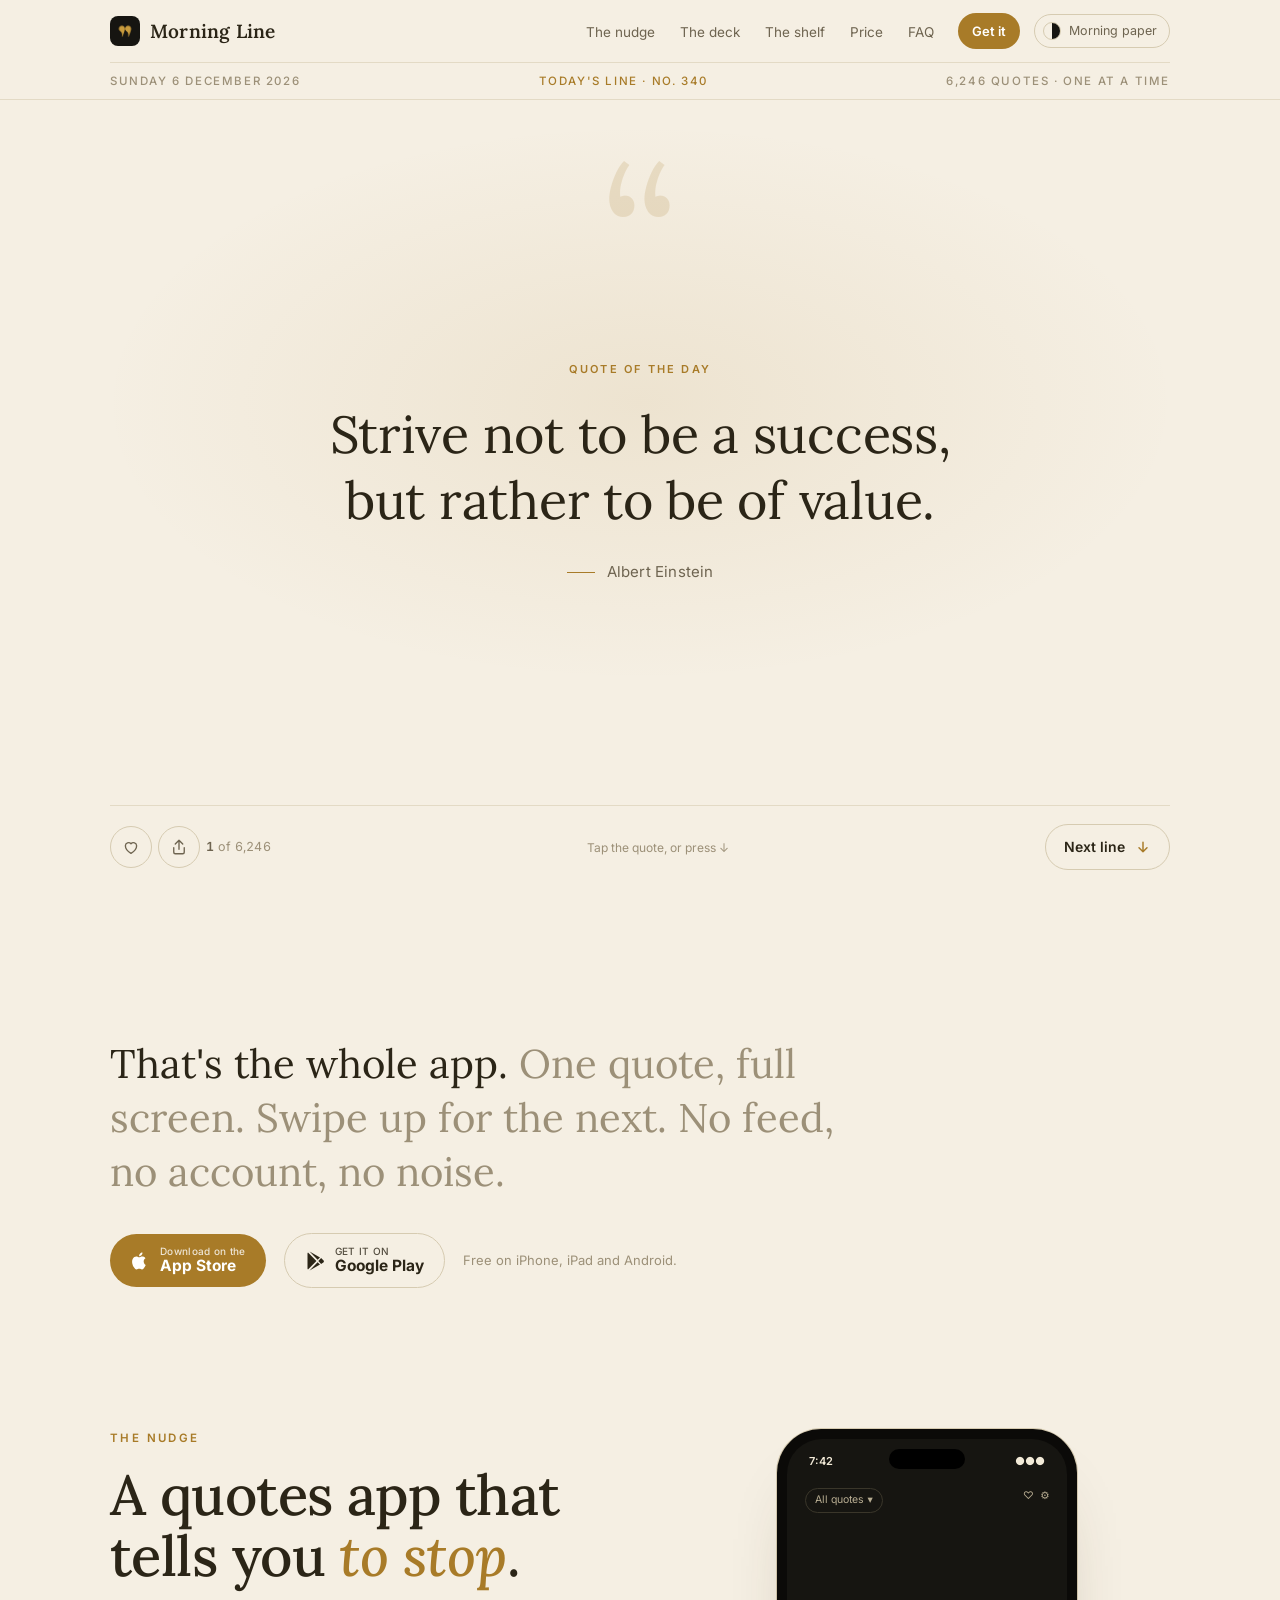
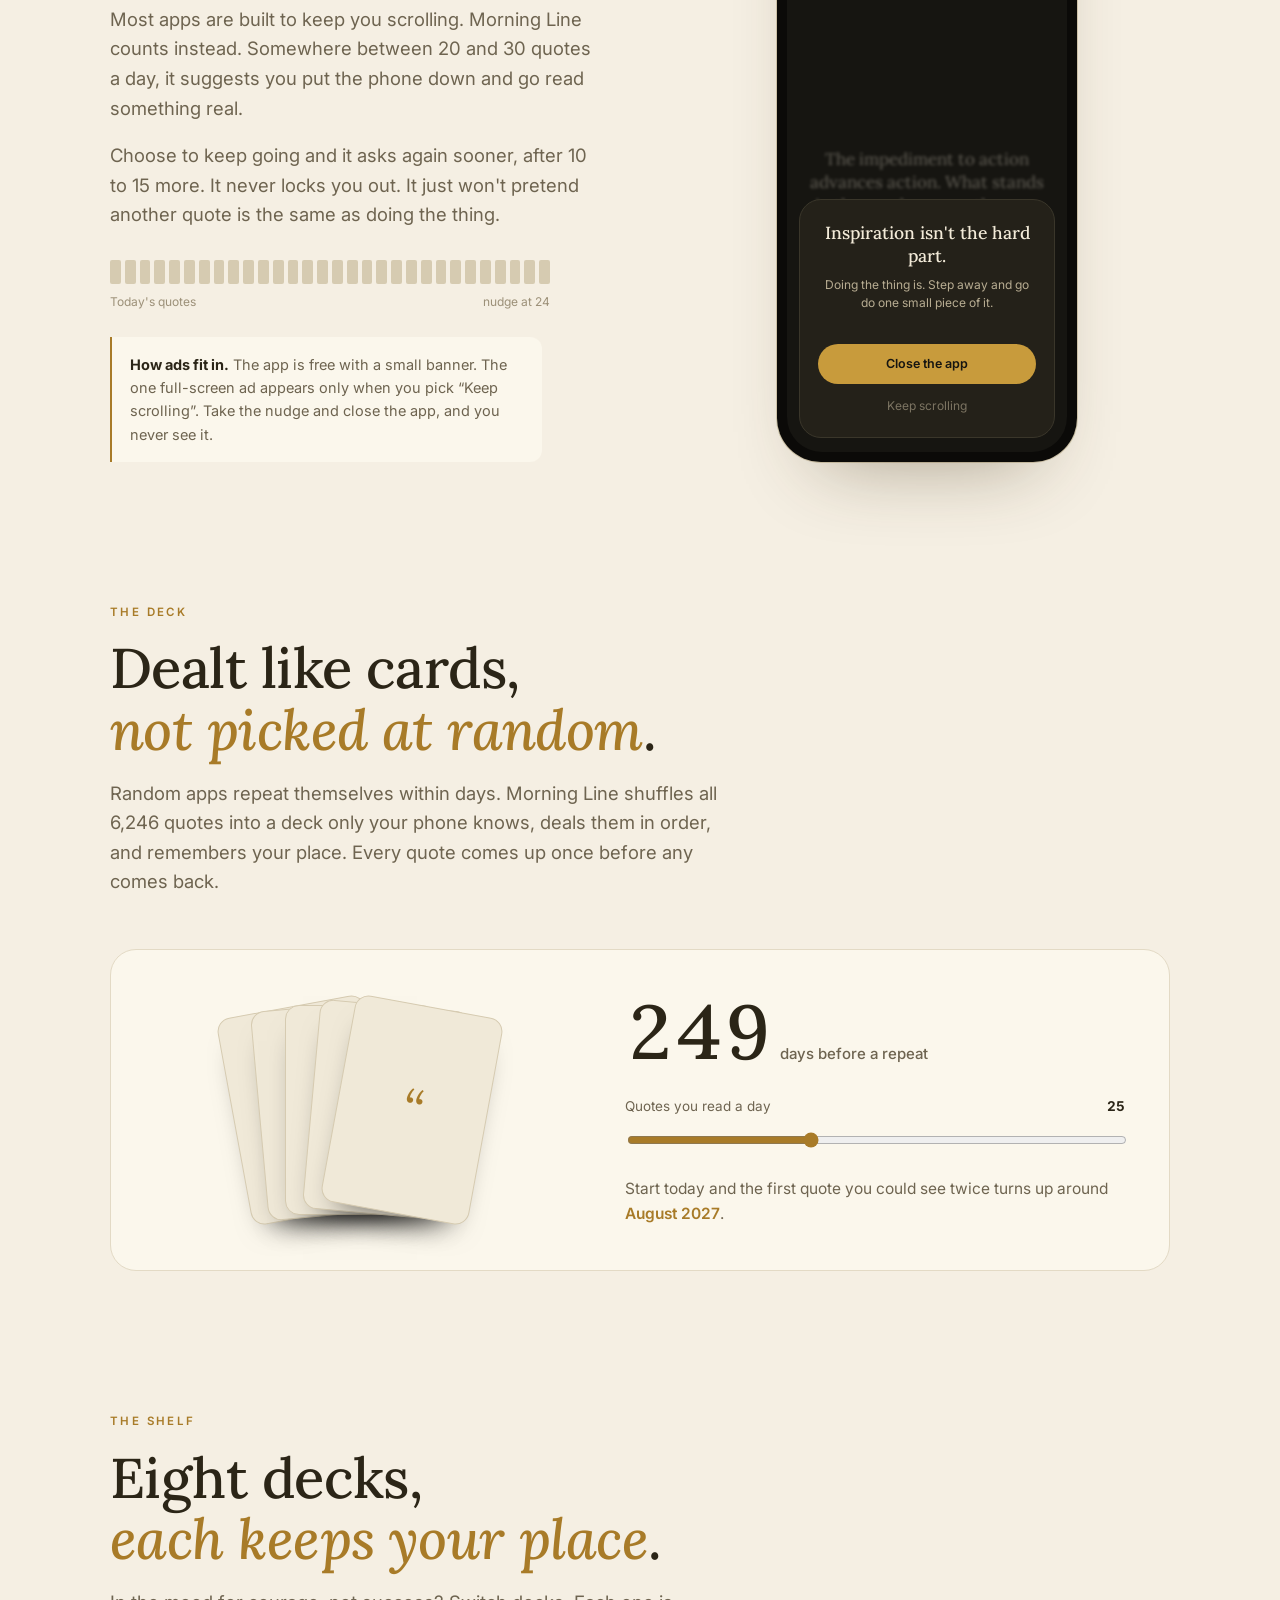
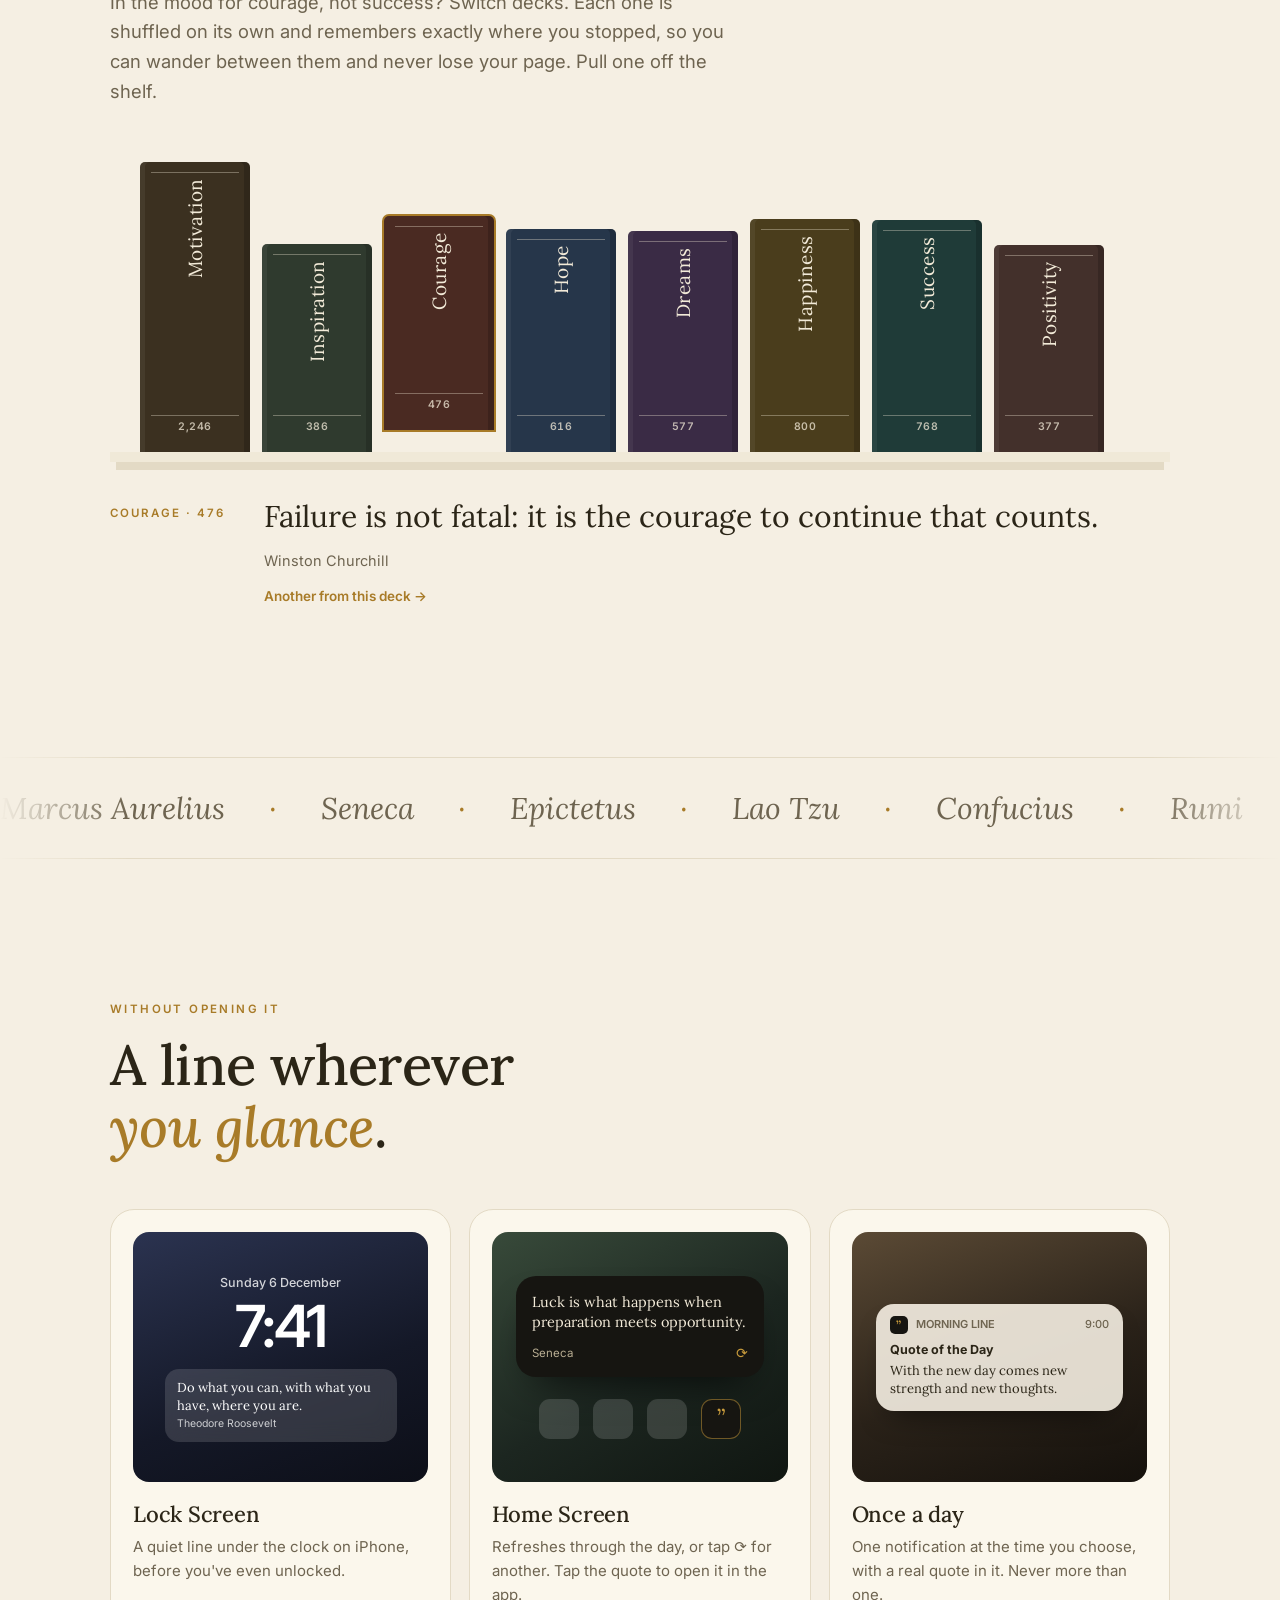
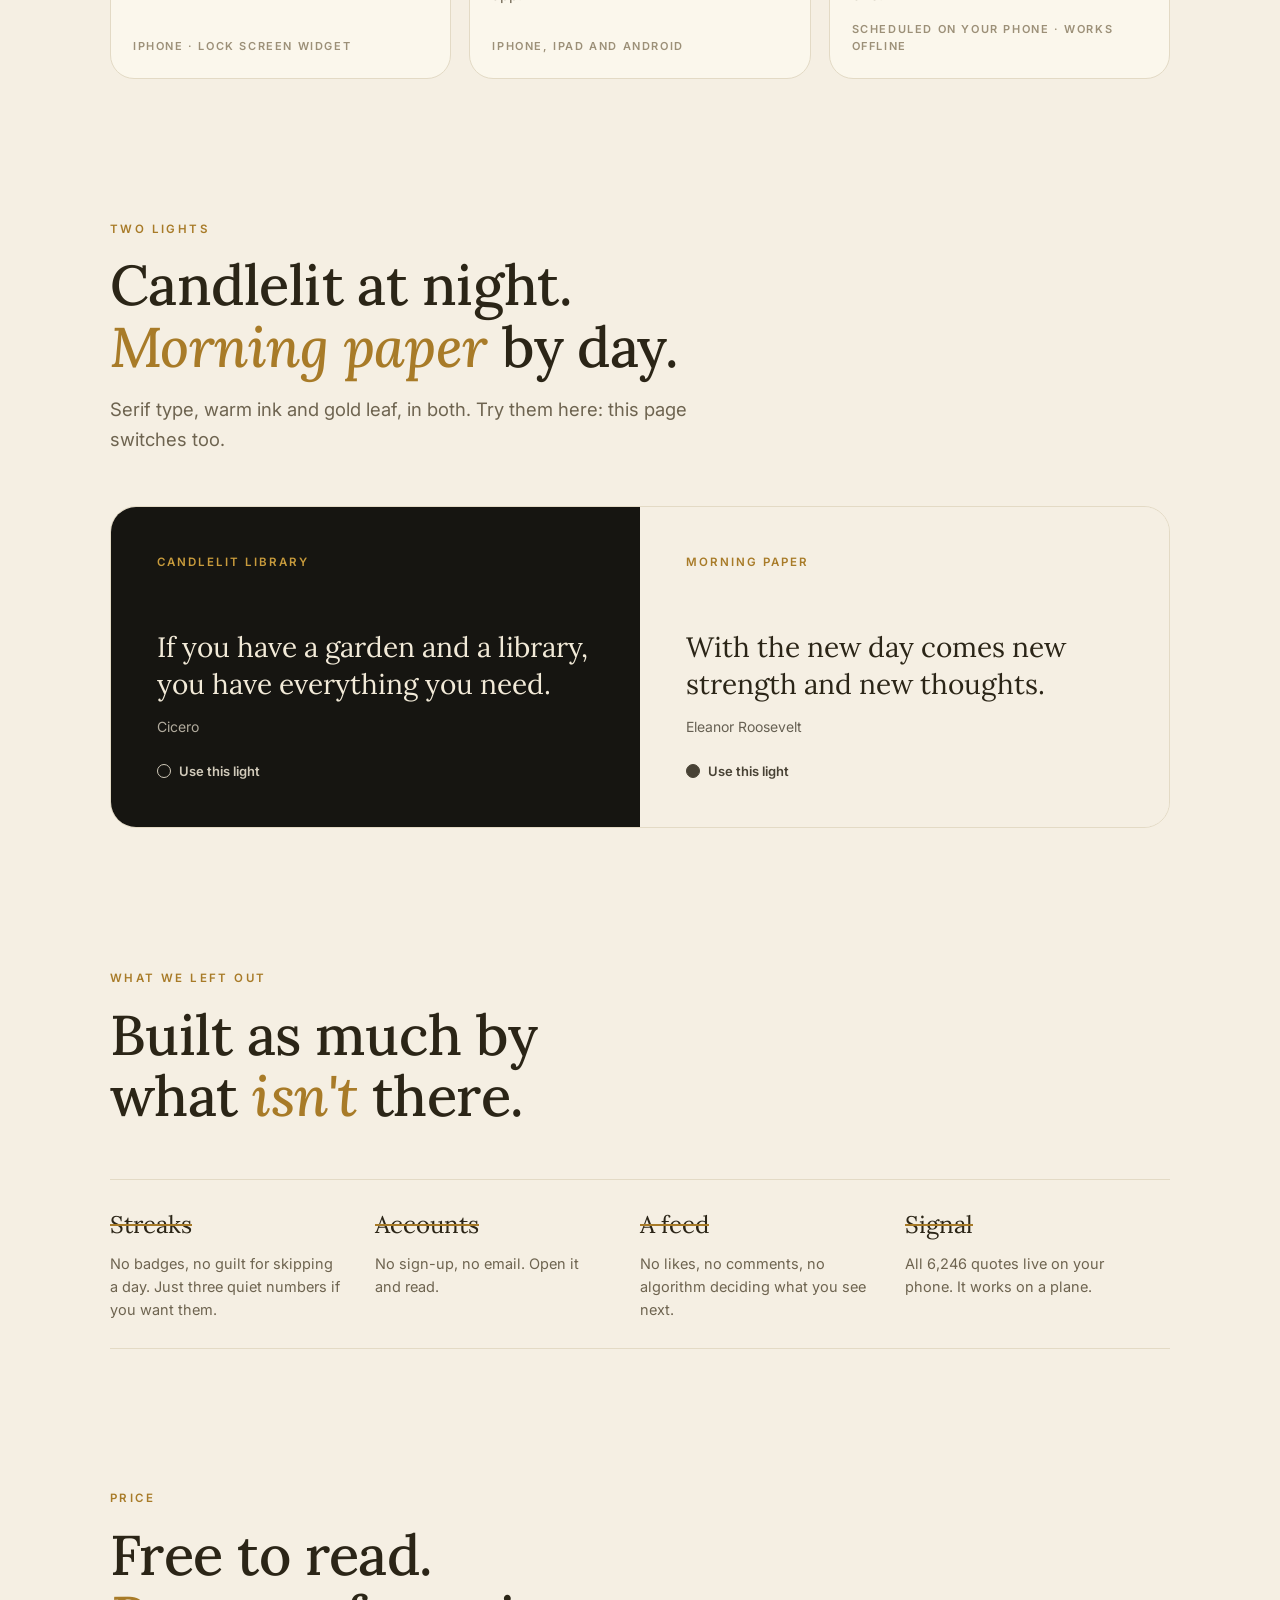
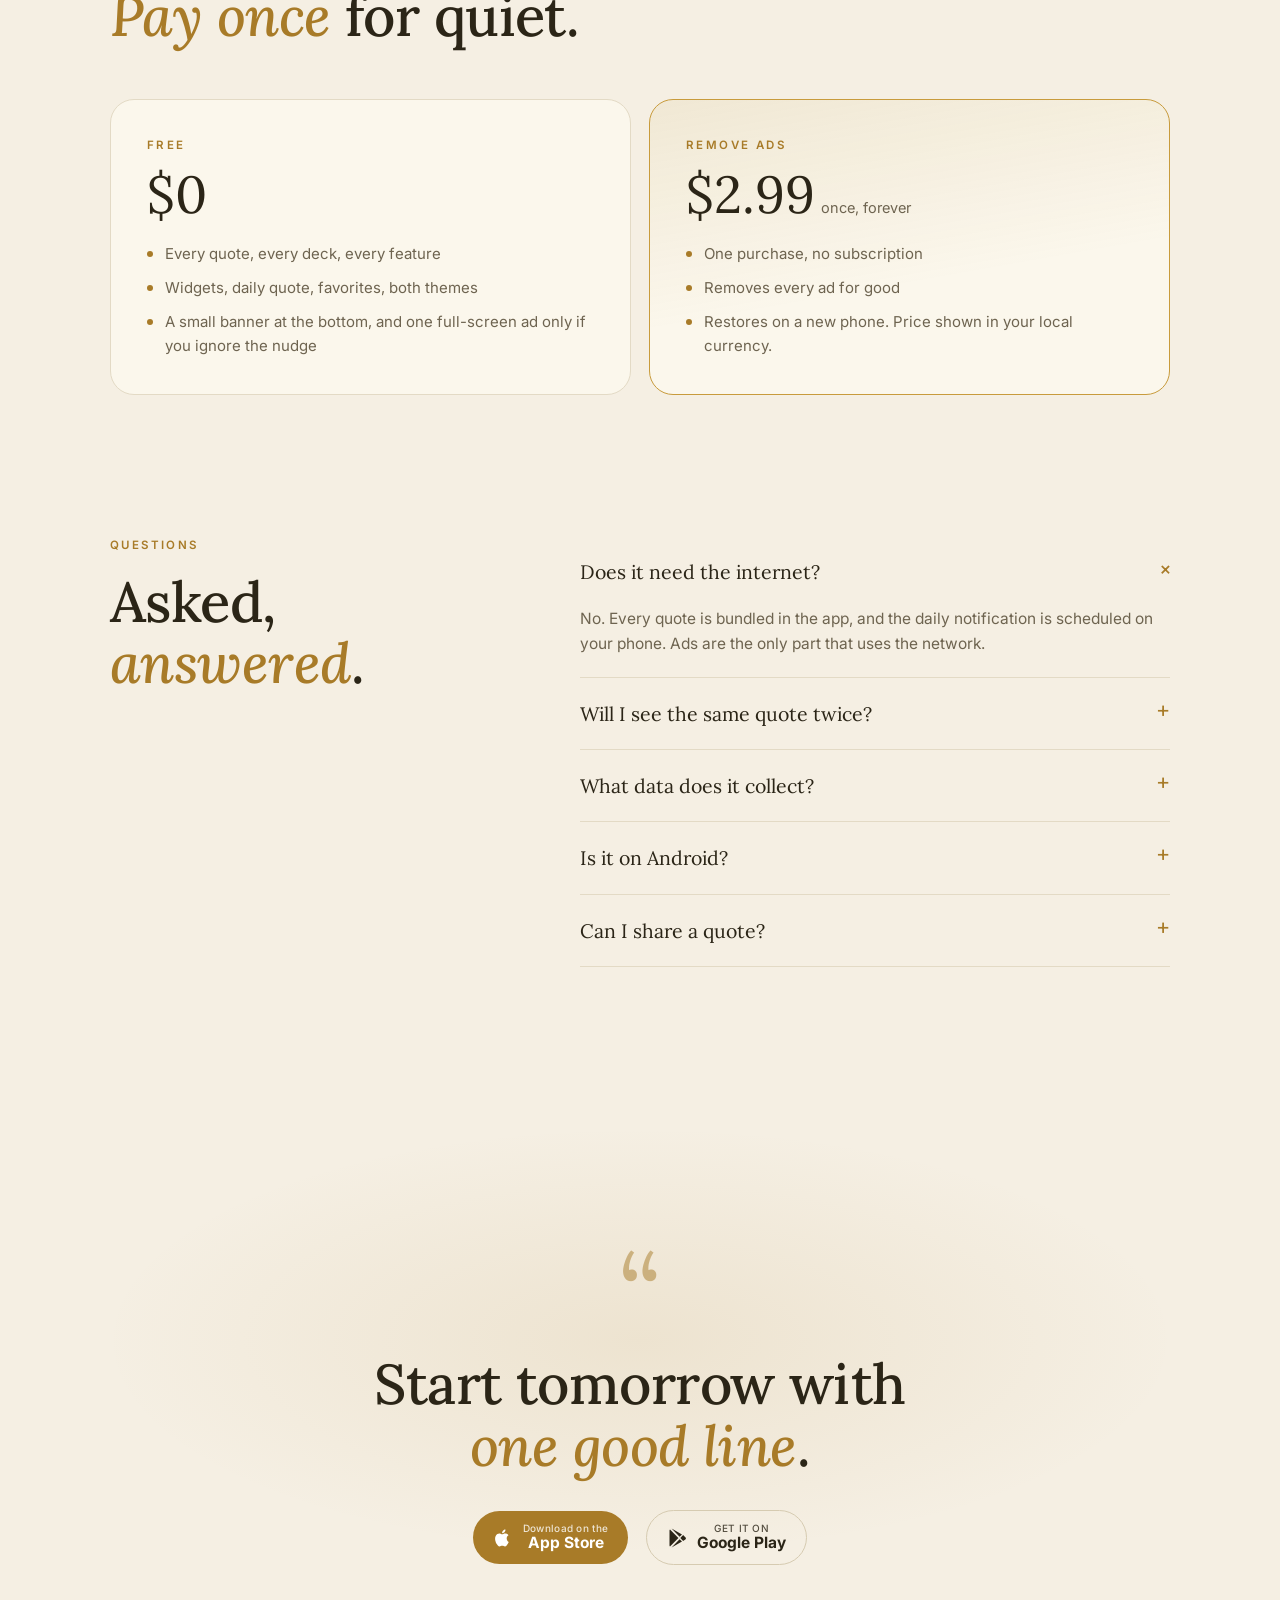
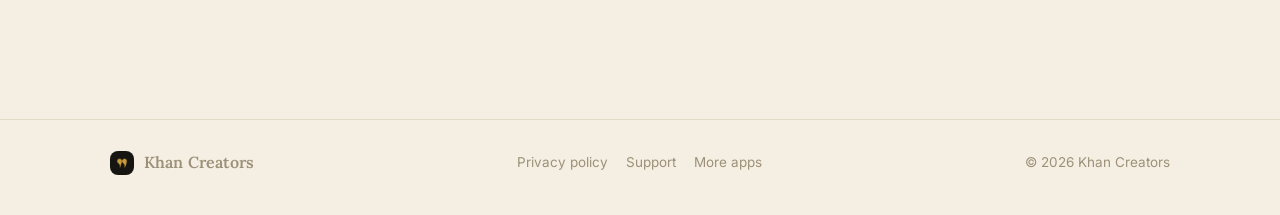
==== commit c025a958: "Morning Line page: add Google Play links now that Android is live Play buttons next to both App Stor" ====
--- a/apps/morning-line/index.html
+++ b/apps/morning-line/index.html
@@ -4,7 +4,7 @@
 <meta charset="utf-8">
 <meta name="viewport" content="width=device-width, initial-scale=1">
 <title>Morning Line: One Quote at a Time</title>
-<meta name="description" content="A calm quotes app for iPhone. One quote at a time, 6,246 of them, shuffled so none repeats for months. And when you've read enough, it tells you to go read a real book.">
+<meta name="description" content="A calm quotes app for iPhone and Android. One quote at a time, 6,246 of them, shuffled so none repeats for months. And when you've read enough, it tells you to go read a real book.">
 <link rel="canonical" href="https://khancreators.netlify.app/apps/morning-line/">
 <meta property="og:title" content="Morning Line: One quote at a time">
 <meta property="og:description" content="6,246 quotes, no feed, no account. It even tells you when to stop.">
@@ -306,7 +306,7 @@
         <a href="#price">Price</a>
         <a href="#faq">FAQ</a>
       </nav>
-      <a class="btn getsm" href="https://apps.apple.com/app/id6805128520" target="_blank" rel="noopener">Get it</a>
+      <a class="btn getsm" id="getTop" href="https://apps.apple.com/app/id6805128520" target="_blank" rel="noopener">Get it</a>
       <button class="theme" id="themeBtn" aria-label="Switch between candlelit and morning paper themes"><i></i><span id="themeLbl">Candlelit</span></button>
     </div>
     <div class="dateline"><span id="today">Tuesday, 29 September 2026</span><span id="issue">Today's line</span><span>6,246 quotes · one at a time</span></div>
@@ -353,7 +353,11 @@
         <svg viewBox="0 0 24 24" aria-hidden="true"><path d="M16.4 12.6c0-2.6 2.1-3.8 2.2-3.9-1.2-1.8-3.1-2-3.7-2-1.6-.2-3.1.9-3.9.9-.8 0-2-.9-3.4-.9-1.7 0-3.3 1-4.2 2.6-1.8 3.1-.5 7.7 1.3 10.2.8 1.2 1.8 2.6 3.1 2.6 1.3-.1 1.7-.8 3.3-.8 1.5 0 1.9.8 3.3.8 1.4 0 2.2-1.2 3-2.5 1-1.4 1.4-2.8 1.4-2.9 0 0-2.4-1-2.4-4.1zM13.9 4.9c.7-.8 1.2-2 1-3.1-1 0-2.2.7-2.9 1.5-.6.7-1.2 1.9-1 3 1.1.1 2.2-.6 2.9-1.4z"/></svg>
         <span><small>Download on the</small><b>App Store</b></span>
       </a>
-      <span class="note">iPhone and iPad. Android is in testing: <a href="mailto:ch.hasni.khan@gmail.com?subject=Morning%20Line%20Android%20beta">ask to join</a>.</span>
+      <a class="btn ghost" href="https://play.google.com/store/apps/details?id=com.hasnikhan.morningline" target="_blank" rel="noopener">
+        <svg viewBox="0 0 24 24" aria-hidden="true"><path d="M3.6 1.8a1.5 1.5 0 0 0-.6 1.2v18a1.5 1.5 0 0 0 .6 1.2l10.1-10.2zm11.5 8.8 2.9-2.9L5.5.6l9.6 10zm0 2.8-9.6 10 12.5-7.1zm4.2-4.9-3.3 3.5 3.3 3.5 2.7-1.6c1-.6 1-2.2 0-2.8z"/></svg>
+        <span><small>GET IT ON</small><b>Google Play</b></span>
+      </a>
+      <span class="note">Free on iPhone, iPad and Android.</span>
     </div>
   </div>
 </section>
@@ -559,7 +563,7 @@
       <details open><summary>Does it need the internet?</summary><p>No. Every quote is bundled in the app, and the daily notification is scheduled on your phone. Ads are the only part that uses the network.</p></details>
       <details><summary>Will I see the same quote twice?</summary><p>Not for a long time. Each deck is shuffled once and dealt in order, so every quote in it comes up before any repeats. Your place is saved after every quote, so closing the app doesn't reset anything.</p></details>
       <details><summary>What data does it collect?</summary><p>Morning Line has no account and no servers. Your favorites, reading position and settings stay on your phone. Ads are served by Google AdMob, which collects some device data to show and measure them. The <a href="privacy.html" style="text-decoration:underline">privacy policy</a> lists exactly what.</p></details>
-      <details><summary>Is it on Android?</summary><p>Android, with its home-screen widget, is in closed testing now. <a href="mailto:ch.hasni.khan@gmail.com?subject=Morning%20Line%20Android%20beta" style="text-decoration:underline">Email us</a> to join, or check back soon.</p></details>
+      <details><summary>Is it on Android?</summary><p>Yes, on <a href="https://play.google.com/store/apps/details?id=com.hasnikhan.morningline" style="text-decoration:underline">Google Play</a>, with the same quotes, decks, daily quote and a home-screen widget. The Lock Screen widget is iPhone-only, because Android doesn't allow them.</p></details>
       <details><summary>Can I share a quote?</summary><p>Yes, from the share button under any quote. Favorite the ones that land and they're kept in one list.</p></details>
     </div>
   </div>
@@ -573,6 +577,10 @@
       <a class="btn" href="https://apps.apple.com/app/id6805128520" target="_blank" rel="noopener">
         <svg viewBox="0 0 24 24" aria-hidden="true"><path d="M16.4 12.6c0-2.6 2.1-3.8 2.2-3.9-1.2-1.8-3.1-2-3.7-2-1.6-.2-3.1.9-3.9.9-.8 0-2-.9-3.4-.9-1.7 0-3.3 1-4.2 2.6-1.8 3.1-.5 7.7 1.3 10.2.8 1.2 1.8 2.6 3.1 2.6 1.3-.1 1.7-.8 3.3-.8 1.5 0 1.9.8 3.3.8 1.4 0 2.2-1.2 3-2.5 1-1.4 1.4-2.8 1.4-2.9 0 0-2.4-1-2.4-4.1zM13.9 4.9c.7-.8 1.2-2 1-3.1-1 0-2.2.7-2.9 1.5-.6.7-1.2 1.9-1 3 1.1.1 2.2-.6 2.9-1.4z"/></svg>
         <span><small>Download on the</small><b>App Store</b></span>
+      </a>
+      <a class="btn ghost" href="https://play.google.com/store/apps/details?id=com.hasnikhan.morningline" target="_blank" rel="noopener">
+        <svg viewBox="0 0 24 24" aria-hidden="true"><path d="M3.6 1.8a1.5 1.5 0 0 0-.6 1.2v18a1.5 1.5 0 0 0 .6 1.2l10.1-10.2zm11.5 8.8 2.9-2.9L5.5.6l9.6 10zm0 2.8-9.6 10 12.5-7.1zm4.2-4.9-3.3 3.5 3.3 3.5 2.7-1.6c1-.6 1-2.2 0-2.8z"/></svg>
+        <span><small>GET IT ON</small><b>Google Play</b></span>
       </a>
     </div>
   </div>
@@ -668,6 +676,8 @@
   function $(id){return document.getElementById(id)}
   function store(k,v){try{if(v===undefined)return localStorage.getItem(k);localStorage.setItem(k,v)}catch(e){return null}}
 
+  if(/Android/i.test(navigator.userAgent)){$('getTop').href='https://play.google.com/store/apps/details?id=com.hasnikhan.morningline'}
+
   /* ---------- theme ---------- */
   var root=document.documentElement;
   function setTheme(t){root.dataset.theme=t;$('themeLbl').textContent=t==='dark'?'Candlelit':'Morning paper';store('ml-theme',t);
